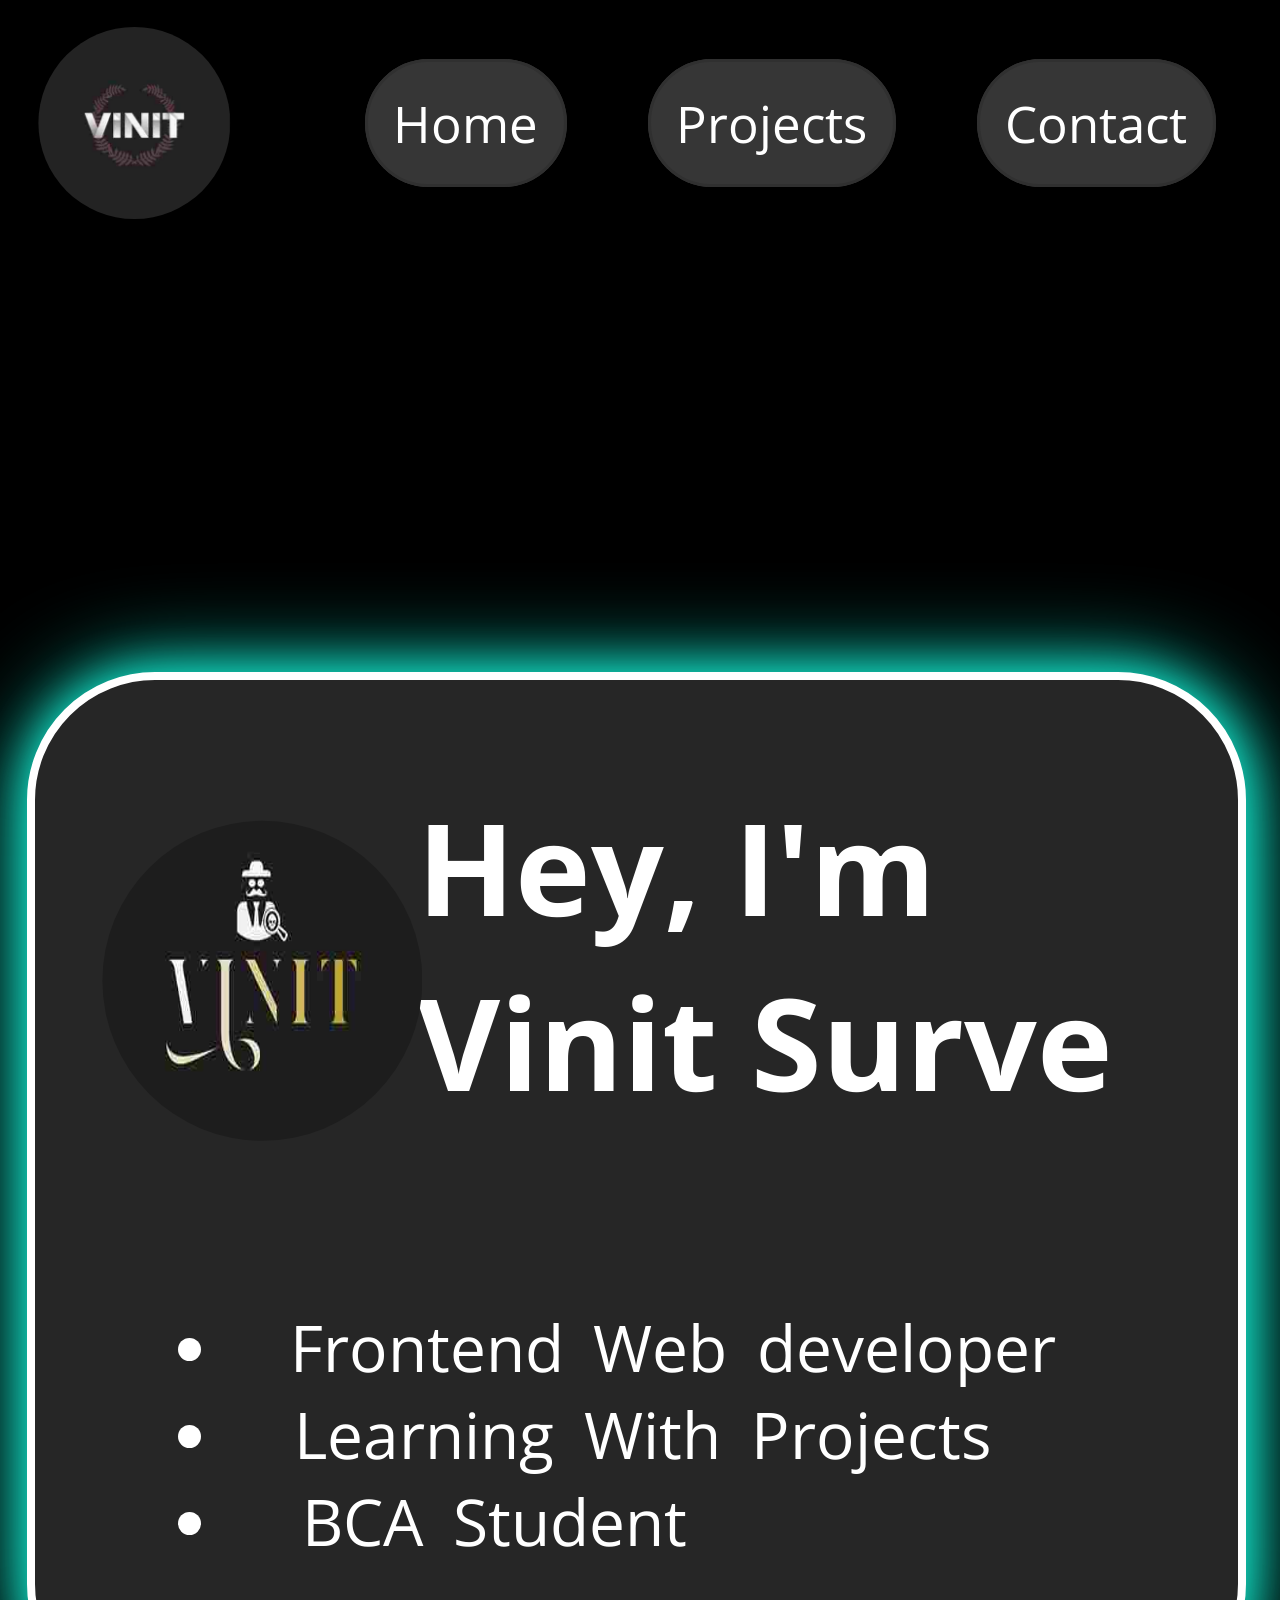
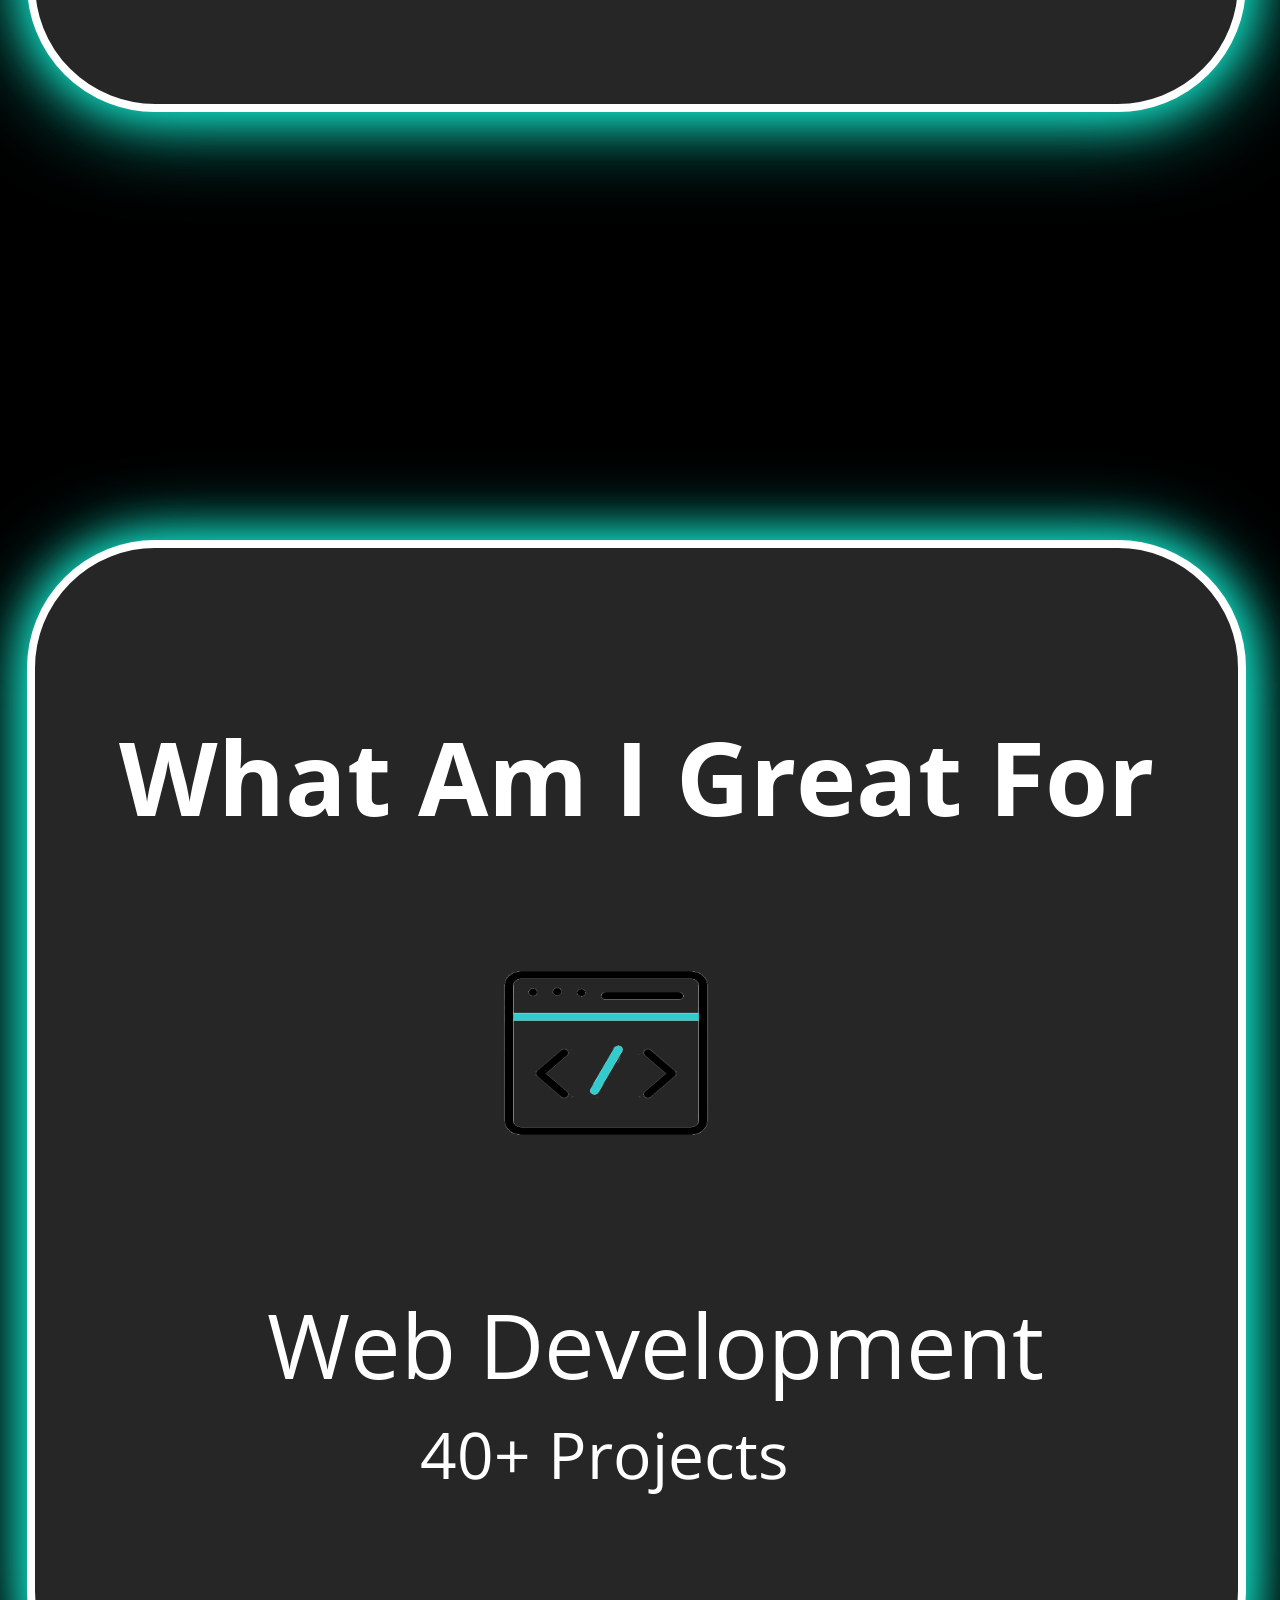
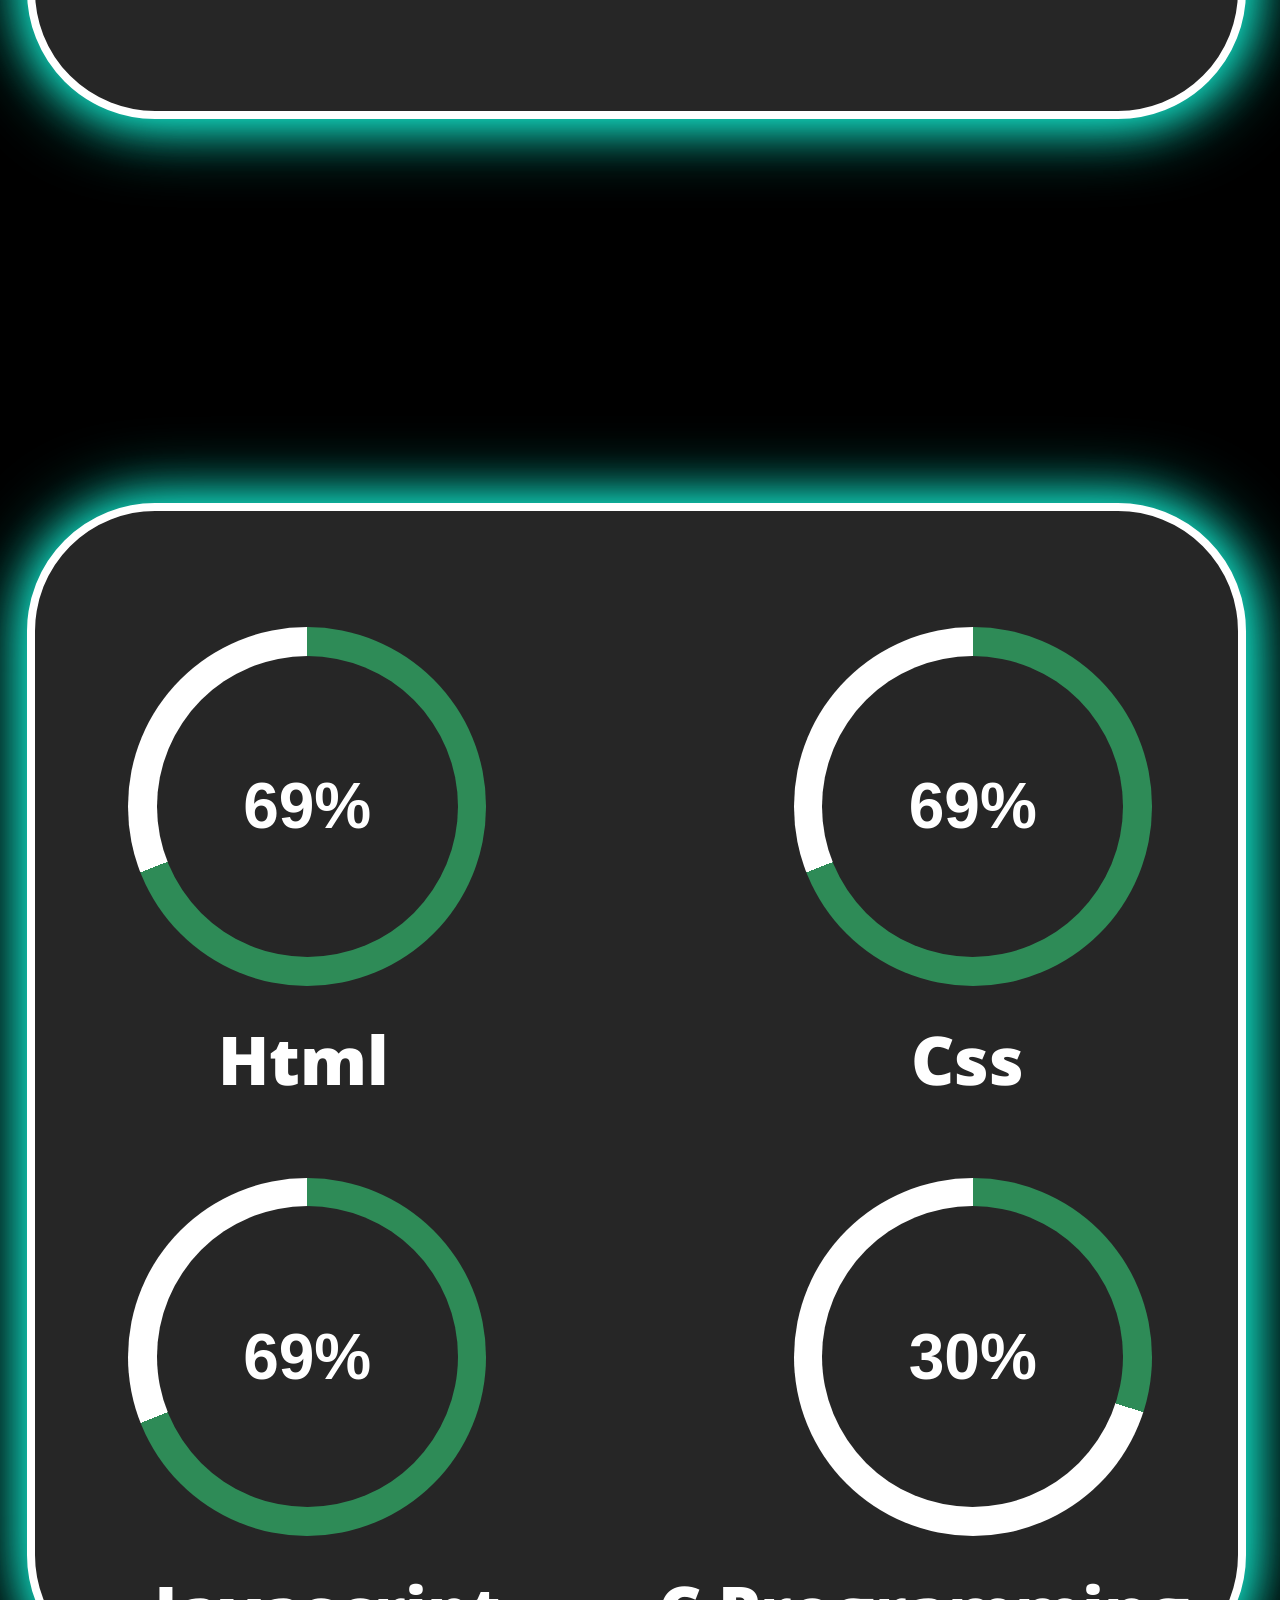
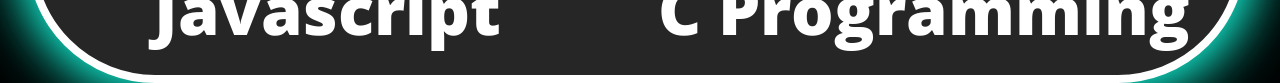
==== index.html @ fb240869 "Add files via upload" ====
<!DOCTYPE html>
<html lang="en">
<head>
    <meta name="title" content="Portfolio website of Vinit Surve, a Frontend Web Developer ">
<meta name="description" content="Vinit Surve is an experienced Frontend Web Developer with a stunning portfolio. Browse his website to see projects he has created and to get in touch for your next project!">
<meta name="keywords" content="Vinit Surve, Frontend Web Developer,Projects, Skills">
<meta name="robots" content="index, follow">
<meta name="language" content="English">
<meta name="author" content="Vinit Surve ">
<meta http-equiv="Content-Type" content="text/html;charset=UTF-8">
<meta name="viewport" content="width=device-width, initial-scale=1.0">
    <title>Portfolio Of Frontend Web Developer| Vinit Surve</title>
    <link rel="icon" href="title.png" type="image/x-icon">
    <link rel="preload" as="font">
    <link rel="preconnect" href="https://fonts.googleapis.com">
<link rel="preconnect" href="https://fonts.gstatic.com" crossorigin>
<link href="https://fonts.googleapis.com/css2?family=Open+Sans:wght@500&display=swap" rel="stylesheet">
    <link rel="stylesheet" href="index.css" type="text/css" />
  <link rel="stylesheet" href="https://cdn.jsdelivr.net/npm/swiper@10/swiper-bundle.min.css"/>
  
       <link rel="stylesheet" href="indexnd.css">
</head>
<body bgcolor="black">
    
    <div class="container">
        <div class="navbar"> 
        <img src="logo2.jpg" alt="logo" class="img1" width="15%" height="10%" align="left">
        
        <nav>
            <ul class="page">
                <li><a href="./" class="active">Home</a></li>
                <li><a href="./project.html" class="active">Projects</a></li>
                <li><a href="./contact.html"class="active">Contact</a></li>
            </ul>
        </nav>
        </div>
        
        <br><br><br><br>
        
       
        
        
        
        
        <div class="about">
            
            <img src="logo.jpg" alt="logo" width="30%" height="30%" align="left" class="img2">
            
            <p align="right" class="para"><h1>Hey, I'm <br> Vinit Surve</h1><ul align="center">
                <li> &nbsp; Frontend Web developer</li>
              <li>Learning With Projects</li>
             <!-- <li>&nbsp;&nbsp;Founder of Moneylyst</a> &nbsp;&nbsp;</li> -->
              <li>BCA Student &nbsp;&nbsp;&nbsp;&nbsp;&nbsp;&nbsp;&nbsp;&nbsp;&nbsp;</li>
            </ul>
             </p>
            
        </div> <br><br>
        
        <div class="great">
            
            
            
            <div class="card">
                
                <h2>What Am I Great For</h2>
                
                
                    
                    <!-- Slider main container -->
<div class="swiper">
  <!-- Additional required wrapper -->
  <div class="swiper-wrapper">
    <!-- Slides -->
    <div class="swiper-slide">
        <div class="card1">
            <img src="webdevelop.gif" alt="webdevelop" width="25%" height="20%">
            <p class="para1">Web Development </p>
            <p class="para2">40+ Projects </p>
        </div>
        
        
        </div>
        
    <div class="swiper-slide">
        
        <div class="card2">
            <img src="website.gif"" alt="website" width="25%" height="20%"  style="position: absolute;
    top: 33vw ;
    left: 29vw;">
            <p class="para3" style="font-size: 7vw;
    color: white ;
    position: absolute;
    top: 50vw;
    text-align: center;
    left: 16vw;">Websites Build </p>
            <p class="para4" style="font-size: 5vw;
    color: white ;
    position: absolute;
    top: 63vw;
    text-align: center;
    left: 28vw;">2+ Projects </p>
        </div>
        
        </div>
        
    <div class="swiper-slide">
        
        <div class="card3">
            <img src="html,css.png" alt="html,css" width="25%" height="20%" style="position: absolute;
    top: 33vw ;
    left: 30vw; ">
            <p class="para5" style="font-size: 7vw;
    color: white ;
    position: absolute;
    top: 50vw;
    text-align: center;
    left: 12vw; ">Html, CSS Projects</p>
            <p class="para6" style="font-size: 5vw;
    color: white ;
    position: absolute;
    top: 63vw;
    text-align: center;
    left: 28vw; ">25+ Projects </p>
        </div>
    
    
    </div>
    
    <div class="swiper-slide"> 
        
        <div class="card4" >
            <img src="js.png" alt="Javascript" width="25%" height="20%" style="position: absolute;
    top: 33vw ;
    left: 30vw;">
            <p class="para7" style="font-size: 7vw;
    color: white ;
    position: absolute;
    top: 50vw;
    text-align: center;
    left: 12vw;">Javascript Projects</p>
            <p class="para8" style="font-size: 5vw;
    color: white ;
    position: absolute;
    top: 63vw;
    text-align: center;
    left: 28vw;">20+ Projects </p>
        </div> 
        
    </div>
   
  </div>
  
  
  <!-- If we need pagination 
  <div class="swiper-pagination" style="color:  solid white;"></div>

  If we need navigation buttons 
  <div class="swiper-button-prev"></div>
  <div class="swiper-button-next"></div> -->


</div>
                    
                    
                    
            </div>   
           
           
           
            
           
            <div class="card">
                
                
                 <p class="para20">Html</p>
          <p class="para21">Css</p>
          <p class="para22">Javascript </p>
          <p class="para23">C Programming</p>
          
          
          <!-- 1st -->
          
       <div class="circular-progress2">
        <div class="value-container2">0%</div>
      </div>
    </div>
          
          <!-- 2nd -->
            <div class="circular-progress3">
        <div class="value-container3">0%</div>
      </div>
    </div>
    
    <!-- 3rd -->
          
           <div class="circular-progress4">
        <div class="value-container4">0%</div>
      </div>
    </div>
          
          <!-- 4th -->
          
          <div class="circular-progress5">
        <div class="value-container5">0%</div>
      </div>
    </div>
          
          
          
          
          
      </div>
            
            
        
        
    </div>
    
    <script>
        const spans = document.querySelectorAll('.progress-bar2 span');

spans.forEach((span) => {
    span.style.width = span.dataset.width;
    span.innerHTML = span.dataset.width;
});

    </script>
    
    
  <script src="https://cdn.jsdelivr.net/npm/swiper@10/swiper-bundle.min.js"></script>
  <script>
      
      const swiper = new Swiper('.swiper', {
  autoplay: {
      delay: 3000,
      disableOnInteraction: false, 
      },
  loop: true,

  
  pagination: {
    el: '.swiper-pagination',
    clickable: true, 
  },

  
  navigation: {
    nextEl: '.swiper-button-next',
    prevEl: '.swiper-button-prev',
  },

  
});
      
  </script>
  
   <script>
          
          let progressBar2 = document.querySelector(".circular-progress2");
let valueContainer2 = document.querySelector(".value-container2");

let progressValue2 = 0;
let progressEndValue2 = 95;
let speed2 = 25;

let progress2 = setInterval(() => {
  progressValue2++;
  valueContainer2.textContent = `${progressValue2}%`;
  progressBar2.style.background = `conic-gradient(
      #2E8B57 ${progressValue2 * 3.6}deg,
      #ffffffff ${progressValue2 * 3.6}deg
  )`;
  if (progressValue2 == progressEndValue2) {
    clearInterval(progress2);
  }
}, speed2);
    </script> 
    
    <script>
        let progressBar3 = document.querySelector(".circular-progress3");
let valueContainer3 = document.querySelector(".value-container3");

let progressValue3 = 0;
let progressEndValue3 = 90;
let speed3 = 25;

let progress3 = setInterval(() => {
  progressValue3++;
  valueContainer3.textContent = `${progressValue3}%`;
  progressBar3.style.background = `conic-gradient(
      #2E8B57 ${progressValue3 * 3.6}deg,
      #ffffffff ${progressValue3 * 3.6}deg
  )`;
  if (progressValue3 == progressEndValue3) {
    clearInterval(progress3);
  }
}, speed3);
    </script>
    
    <script>
        let progressBar4 = document.querySelector(".circular-progress4");
let valueContainer4 = document.querySelector(".value-container4");

let progressValue4 = 0;
let progressEndValue4 = 70;
let speed4 = 25;

let progress4 = setInterval(() => {
  progressValue4++;
  valueContainer4.textContent = `${progressValue4}%`;
  progressBar4.style.background = `conic-gradient(
      #2E8B57 ${progressValue4 * 3.6}deg,
      #ffffffff ${progressValue4 * 3.6}deg
  )`;
  if (progressValue4 == progressEndValue4) {
    clearInterval(progress4);
  }
}, speed4);
    </script>
    
     <script>
        let progressBar5 = document.querySelector(".circular-progress5");
let valueContainer5 = document.querySelector(".value-container5");

let progressValue5 = 0;
let progressEndValue5 = 30;
let speed5 = 25;

let progress5 = setInterval(() => {
  progressValue5++;
  valueContainer5.textContent = `${progressValue5}%`;
  progressBar5.style.background = `conic-gradient(
      #2E8B57 ${progressValue5 * 3.6}deg,
      #ffffffff ${progressValue5 * 3.6}deg
  )`;
  if (progressValue5 == progressEndValue5) {
    clearInterval(progress5);
  }
}, speed5);
    </script>
      
  
  
  
</body>
</html>
---- index.css ----
*{
    font-family: 'Open Sans', sans-serif; 
    font-display: swap;
    color: white;
}

.img1{
    clip-path: circle();
    position:fixed ;
    left: 3vw;
    z-index: 2;
    height: 20vw;
    
}
.container{
    background-color: #1c226;
    background-position: center;
    background-size: contain;
    width: 100%;
    height: 100vh;
    padding-right: 2vw;
    box-sizing: border-box;
    padding-top: 5vw;
    padding-left: 1.5vw;
    
 
}
.navbar{
    position: fixed;
    top: 5; 
    right: 5vw; 
    display:flex;
    justify-content:center;
    align-items:center;  
    z-index: 2;
       
}
nav{
    flex: 1;
    text-align: right;
}
nav ul li{
    list-style: none;
    display: inline-block;
    margin-left: 6vw;
    font-size: 4vw;
    
}    
.page li a{
    text-decoration: none ;
    color: white;
    background-color: #363636;
    border: 0.063em solid #303030;
    width: 100%;
    height: 100%;
    padding-left: 2vw;
    padding-right: 2vw;
    padding-bottom: 2vw;
    padding-top: 2vw;
    border-radius: 100vw;
    
}

.page a:hover {
    border: .7vw solid white;
    color: white;
    box-shadow: 0.063em 0.063em 2.52em  #14EACFFF,
			0.063em 0.063em 5.04em #14EACFFF;
	// animation: anime 1s linear infinite;
	// margin-top: 20vw;
}

*{

-webkit-tap-highlight-color: rgba(255, 255, 255,

0) !important;

-webkit-focus-ring-color: rgba(255, 255, 255, 0)! important;

outline: none !important;

}

.im{
    width: 80vw;
    height: 50vw;
    display: grid;
    place-items: center;
}
.too{
    color: orange;
}

.me{
    font-size: 7.5vw;
    text-align: left;
    margin-top: 2vw;
    position: absolute;
    left: 5vw;
    
}



.about{
	display: flex;
	justify-content: space-around;
	align-items: center;
	flex-direction: column;
	height: 80vw;
	min-width: 80vw;
	margin: 0;
	color: white;
	font-size: 1.134em;
	background-color: #262626FF;
	font-family: sans-serif;
	border:.7vw solid white;
	border-radius: 10vw;
	/*padding: 5px;
	text-align: center;
	cursor: pointer;*/
	box-shadow: 0.063em 0.063em 2.52em  #14EACFFF,
			0.063em 0.063em 5.04em #14EACFFF;
	animation: anime 1s linear infinite;
	margin-top: 40vw;
	
	
} /*
div:nth-child(1){
	animation-delay: 0.2s;
}
div:nth-child(2){
	animation-delay: 0.4s;
}
@keyframes anime{
	0%{
		filter: hue-rotate(0deg);
	}
	100%{
		filter: hue-rotate(360deg);
	}
}*/

.img2
{
    position: absolute;
    right: 67vw;
    clip-path: circle();
    margin-top: -33vw;
    width: 25vw;
    height: 70vw;
    z-index: 1;
}

.para{
    text-align: right;
    position: absolute ;
    left: 120vw;
    padding-left: 50vw;
    
    
}
h1{
    align-items: right;
    padding-left: 20vw;
    font-size: 10vw;
}

.about ul {
    word-spacing: 1vw;
    padding-left: 1vw;
    Place-items:center ;
    text-align: center;
    align-items: center ;
    align-content: center;
    align-self: center;
    font-size: 5vw;
}

.haha{
    color: white;
}

.card{
	display: flex;
	justify-content: space-around;
	align-items: center;
	flex-direction: column;
	height: 90vw;
	min-width: 80vw;
	margin: 0;
	color: white;
	font-size: 1.134em;
	background-color: #262626FF;
	font-family: sans-serif;
	border:.7vw solid white;
	border-radius: 10vw;
	padding: 0.315em;
	text-align: center;
	cursor: pointer;
	box-shadow: 0.063em 0.063em 2.52em  #14EACFFF,
			0.063em 0.063em 5.04em #14EACFFF;
	animation: anime 1s linear infinite;
	margin-top: 30vw;
} /*
div:nth-child(1){
	animation-delay: 0.2s;
}
div:nth-child(2){
	animation-delay: 0.4s;
}
@keyframes anime{
	0%{
		filter: hue-rotate(0deg);
	}
	100%{
		filter: hue-rotate(360deg);
	}
} */
h2{
    color: white;
    font-size: 8vw;
    position: absolute;
    margin-top: -48.5vw;
}

.swiper{
    width: 90%;
    height: 120%;
}
.img3
{
    width: 50%;
    height: 60%;
}

.card1 img{
    position: absolute;
    top: 30vw ;
    left: 29vw;
    // right: 2vw;
   // bottom: 2vw;
    background-size: contain ;
    border-radius: 5vw;
}

.para1{
    font-size: 7vw;
    color: white ;
    position: absolute;
    top: 50vw;
    text-align: center;
    left: 13vw;
}

.para2{
    font-size: 5vw;
    color: white ;
    position: absolute;
    top: 62vw;
    text-align: center;
    left: 25vw;
}
.swiper .swiper-button-prev{
    margin-left: -3vw;
    color: white;
    min-width: 5vw;
    min-height: 15vw;
    
}

.swiper .swiper-button-next{
    margin-right: -3vw;
    color: white;
}

.swiper .swiper-pagination-bullet-active{
   background-color: white;
   width: 2vw;
   height: 2vw;
   border-radius: 350vw;
} 

.card2 img{
    position: absolute;
    top: 33vw ;
    left: -20vw;
    align-content: center;
    background-size: contain;

.para3{
    font-size: 7vw;
    color: white ;
    position: absolute;
    top: 50vw;
    text-align: center;
    left: 13vw;
}

.para4{
    font-size: 5vw;
    color: white ;
    position: absolute;
    top: 63vw;
    text-align: center;
    left: 25vw;
}

.card3 img{
    position: absolute;
    top: 33vw ;
    left: 30vw;
}

.para5{
    font-size: 7vw;
    color: white ;
    position: absolute;
    top: 50vw;
    text-align: center;
    left: 12vw;
}

.para6{
    font-size: 5vw;
    color: white ;
    position: absolute;
    top: 63vw;
    text-align: center;
    left: 28vw;
}

.card4 img{
    position: absolute;
    top: 33vw ;
    left: 30vw;
}

.para7{
    font-size: 7vw;
    color: white ;
    position: absolute;
    top: 50vw;
    text-align: center;
    left: 12vw;
}

.para8{
    font-size: 5vw;
    color: white ;
    position: absolute;
    top: 63vw;
    text-align: center;
    left: 28vw;
}

@media only screen and (min-width:430px) and (max-width:700px){
   .swiper .swiper-button-prev{
    margin-left: -2vw;
}

.swiper .swiper-button-next{
    margin-right: -2vw;
}
}
@media only screen and (min-width:750px) and (max-width:1000px){
  .swiper .swiper-button-prev{
    margin-left: 1vw;
}

.swiper .swiper-button-next{
    margin-right: 1vw;
}
}

@media only screen and (min-width:1000px) and (max-width:1450px){
   .swiper .swiper-button-prev{
    margin-left: 5vw;
    width: 50vw;
    height: 50vw;
}

.swiper .swiper-button-next{
    margin-right: 5vw;
}
} 

.img10{
    position: fixed;
    right: 70vw;
    align-content: center;
    place-items: center; 
    justify-content: center;
}
.container2 {
    height: 100vh;
    display: flex;
    align-items: center;
    justify-content: center;
    flex-direction: column;
    background-color: #f1f1f1;
}

.container2 .progress-container2 {
    margin-bottom: 25px;
}

.container2 .progress-container2 h4 {
    margin: 0 0 15px 15px;
    letter-spacing: .5px;
}

.container2 .progress-container2 .progress-bar2 {
    position: relative;
    width: 300px;
    height: 30px;
    border-radius: 30px;
    background-color: white;
    box-shadow: 3px 4px 5px 0px rgba(204 185 185 / .75);
}

.container2 .progress-container2 .progress-bar2 span {
    position: absolute;
    top: 0;
    left: 0;
    width: 0%;
    height: 100%;
    color: white;
    font-weight: 800;
    font-size: 18px;
    line-height: 1.7;
    text-align: center;
    border-radius: 30px;
    background: linear-gradient(90deg, rgba(76, 175, 80, 1) 50%, rgba(50, 222, 132, 1) 100%);
    transition: width 3s linear;
}
---- indexnd.css ----
.card{
	display: flex;
	justify-content: space-around;
	align-items: center;
	flex-direction: column;
	height: 90vw;
	min-width: 80vw;
	margin: 0;
	color: white;
	font-size: 1.134em;
	background-color: #262626FF;
	font-family: sans-serif;
	border:.7vw solid white;
	border-radius: 10vw;
	padding: 0.315em;
	text-align: center;
	cursor: pointer;
	box-shadow: 0.063em 0.063em 2.52em  #14EACFFF,
			0.063em 0.063em 4.04em #14EACFFF;
	animation: anime 1s linear infinite;
	margin-top: 30vw;
}

/* 1 */

.circular-progress2 {
  position: absolute;
  top: 330vw;
  left: 10vw;
  height: 28vw;
  width: 28vw;
  border-radius: 50%;
  display: grid;
  place-items: center;
  margin-top: 3vw;
  margin-bottom: 3vw;
}
.circular-progress2:before {
  content: "";
  position: absolute;
  height: 84%;
  width: 84%;
  background-color: #262626FF ;
  border-radius: 50%;
}
.value-container2 {
  position: relative;
  font-family: "Poppins", sans-serif;
  font-size: 5vw;
  color: white ;
  font-weight: 900;
}

.para20
{
    font-size: 5.2vw;
    position: absolute;
    left: 17vw;
    top: 358.5vw;
    font-weight: 800;
}

/* 2nd */
.circular-progress3 {
  position: absolute;
  top: 330vw;
  right: 10vw;
  height: 28vw;
  width: 28vw;
  border-radius: 50%;
  display: grid;
  place-items: center;
  margin-top: 3vw;
  margin-bottom: 3vw;
}
.circular-progress3:before {
  content: "";
  position: absolute;
  height: 84%;
  width: 84%;
  background-color: #262626FF;
  border-radius: 50%;
}
.value-container3 {
  position: relative;
  font-family: "Poppins", sans-serif;
  font-size: 5vw;
  color: white ;
  font-weight: 900;
}
.para21{
    font-size: 5.2vw;
    position: absolute;
    top: 358.5vw;
    right: 20vw;
    font-weight: 800;
}

/* 3rd */

.circular-progress4 {
  position: absolute;
  top: 373vw;
  left: 10vw;
  height: 28vw;
  width: 28vw;
  border-radius: 50%;
  display: grid;
  place-items: center;
  margin-top: 3vw;
  margin-bottom: 3vw;
}
.circular-progress4:before {
  content: "";
  position: absolute;
  height: 84%;
  width: 84%;
  background-color: #262626FF;
  border-radius: 50%;
}
.value-container4 {
  position: relative;
  font-family: "Poppins", sans-serif;
  font-size: 5vw;
  color: white ;
  font-weight: 900;
}

.para22
{
    font-size: 5.2vw;
    position: absolute;
    left: 12vw;
    top: 401.5vw;
    font-weight: 800;
}

/* 4th */
.circular-progress5 {
  position: absolute;
  top: 373vw;
  right: 10vw;
  height: 28vw;
  width: 28vw;
  border-radius: 50%;
  display: grid;
  place-items: center;
  margin-top: 3vw;
  margin-bottom: 3vw;
}
.circular-progress5:before {
  content: "";
  position: absolute;
  height: 84%;
  width: 84%;
  background-color: #262626FF;
  border-radius: 50%;
}
.value-container5 {
  position: relative;
  font-family: "Poppins", sans-serif;
  font-size: 5vw;
  color: white ;
  font-weight: 900;
}
.para23{
    font-size: 5.2vw;
    position: absolute;
    top: 401.5vw;
    right: 7vw;
    font-weight: 800;
}

@media only screen and (min-width:350px) and (max-width:420px){
    .circular-progress2{
        top: 323vw;
    }
    .para20{
        top: 352vw;
    }
    .circular-progress3{
        top: 323vw;
    }
    .para21{
        top: 352vw;
    }
    .circular-progress4{
        top: 366vw;
    }
    .para22{
        top: 395vw;
    }
    .circular-progress5{
        top: 366vw;
    }
    .para23{
        top: 395vw;
    }
    
    
     
}

@media only screen and (min-width:420px) and (max-width:750px){
    .circular-progress2{
        top: 316vw;
    }
    .para20{
        top: 345vw;
    }
    .circular-progress3{
        top: 316vw;
    }
    .para21{
        top: 345vw;
    }
    .circular-progress4{
        top: 359vw;
    }
    .para22{
        top: 387vw;
    }
    .circular-progress5{
        top: 359vw;
    }
    .para23{
        top: 387vw;
    }
    
    
     
}
@media only screen and (min-width:750px) and (max-width:1000px){
    .circular-progress2{
        top: 303vw;
    }
    .para20{
        top: 331vw;
    }
    .circular-progress3{
        top: 303vw;
    }
    .para21{
        top: 331vw;
    }
    .circular-progress4{
        top: 346vw;
    }
    .para22{
        top: 374vw;
    }
    .circular-progress5{
        top: 346vw;
    }
    .para23{
        top: 374vw;
    }
    
    
     
}

@media only screen and (min-width:1000px) and (max-width:1440px){
    .circular-progress2{
        top: 296vw;
    }
    .para20{
        top: 324vw;
    }
    .circular-progress3{
        top: 296vw;
    }
    .para21{
        top: 324vw;
    }
    .circular-progress4{
        top: 339vw;
    }
    .para22{
        top: 367vw;
    }
    .circular-progress5{
        top: 339vw;
    }
    .para23{
        top: 367vw;
    }
    
    
     
}
@media only screen and (min-width:1440px) and (max-width:2600px){
    .circular-progress2{
        top: 289vw;
    }
    .para20{
        top: 317vw;
    }
    .circular-progress3{
        top: 289vw;
    }
    .para21{
        top: 317vw;
    }
    .circular-progress4{
        top: 332vw;
    }
    .para22{
        top: 360vw;
    }
    .circular-progress5{
        top: 332vw;
    }
    .para23{
        top: 360vw;
    }
    
    
     
}
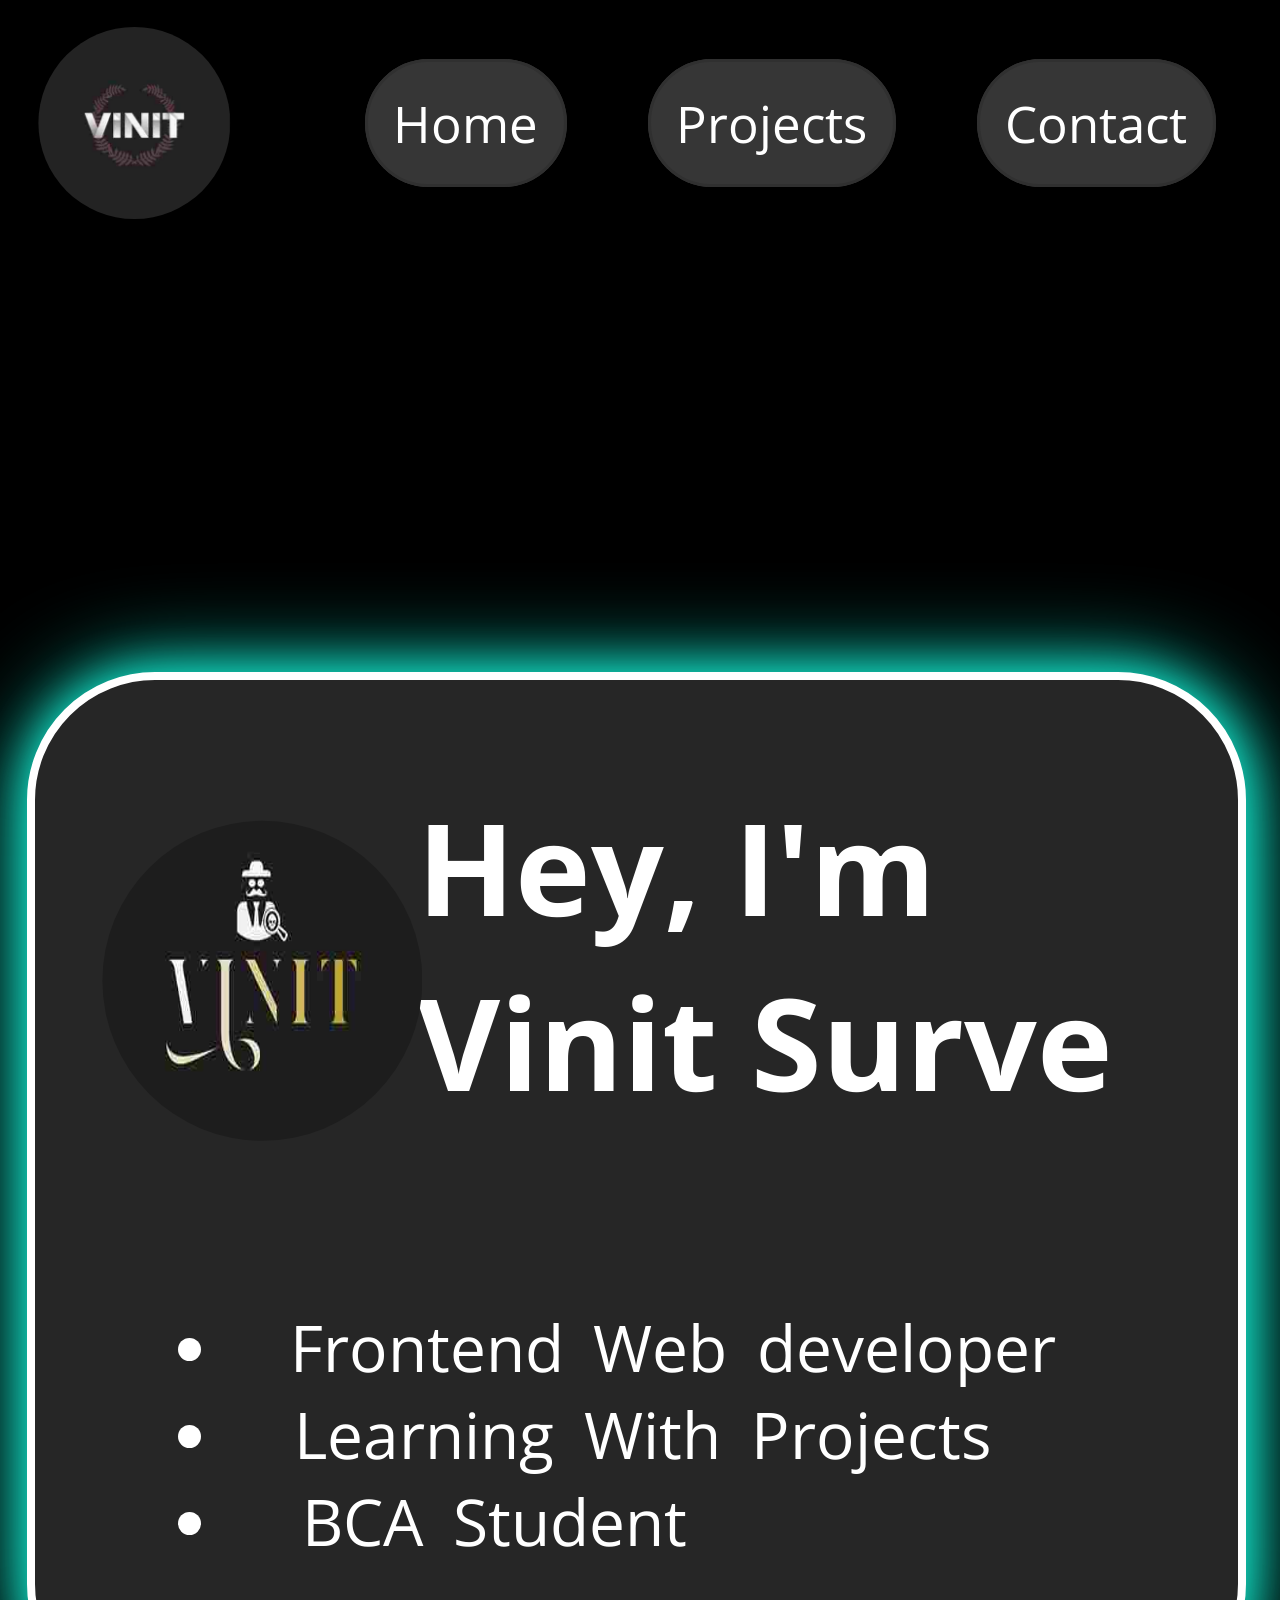
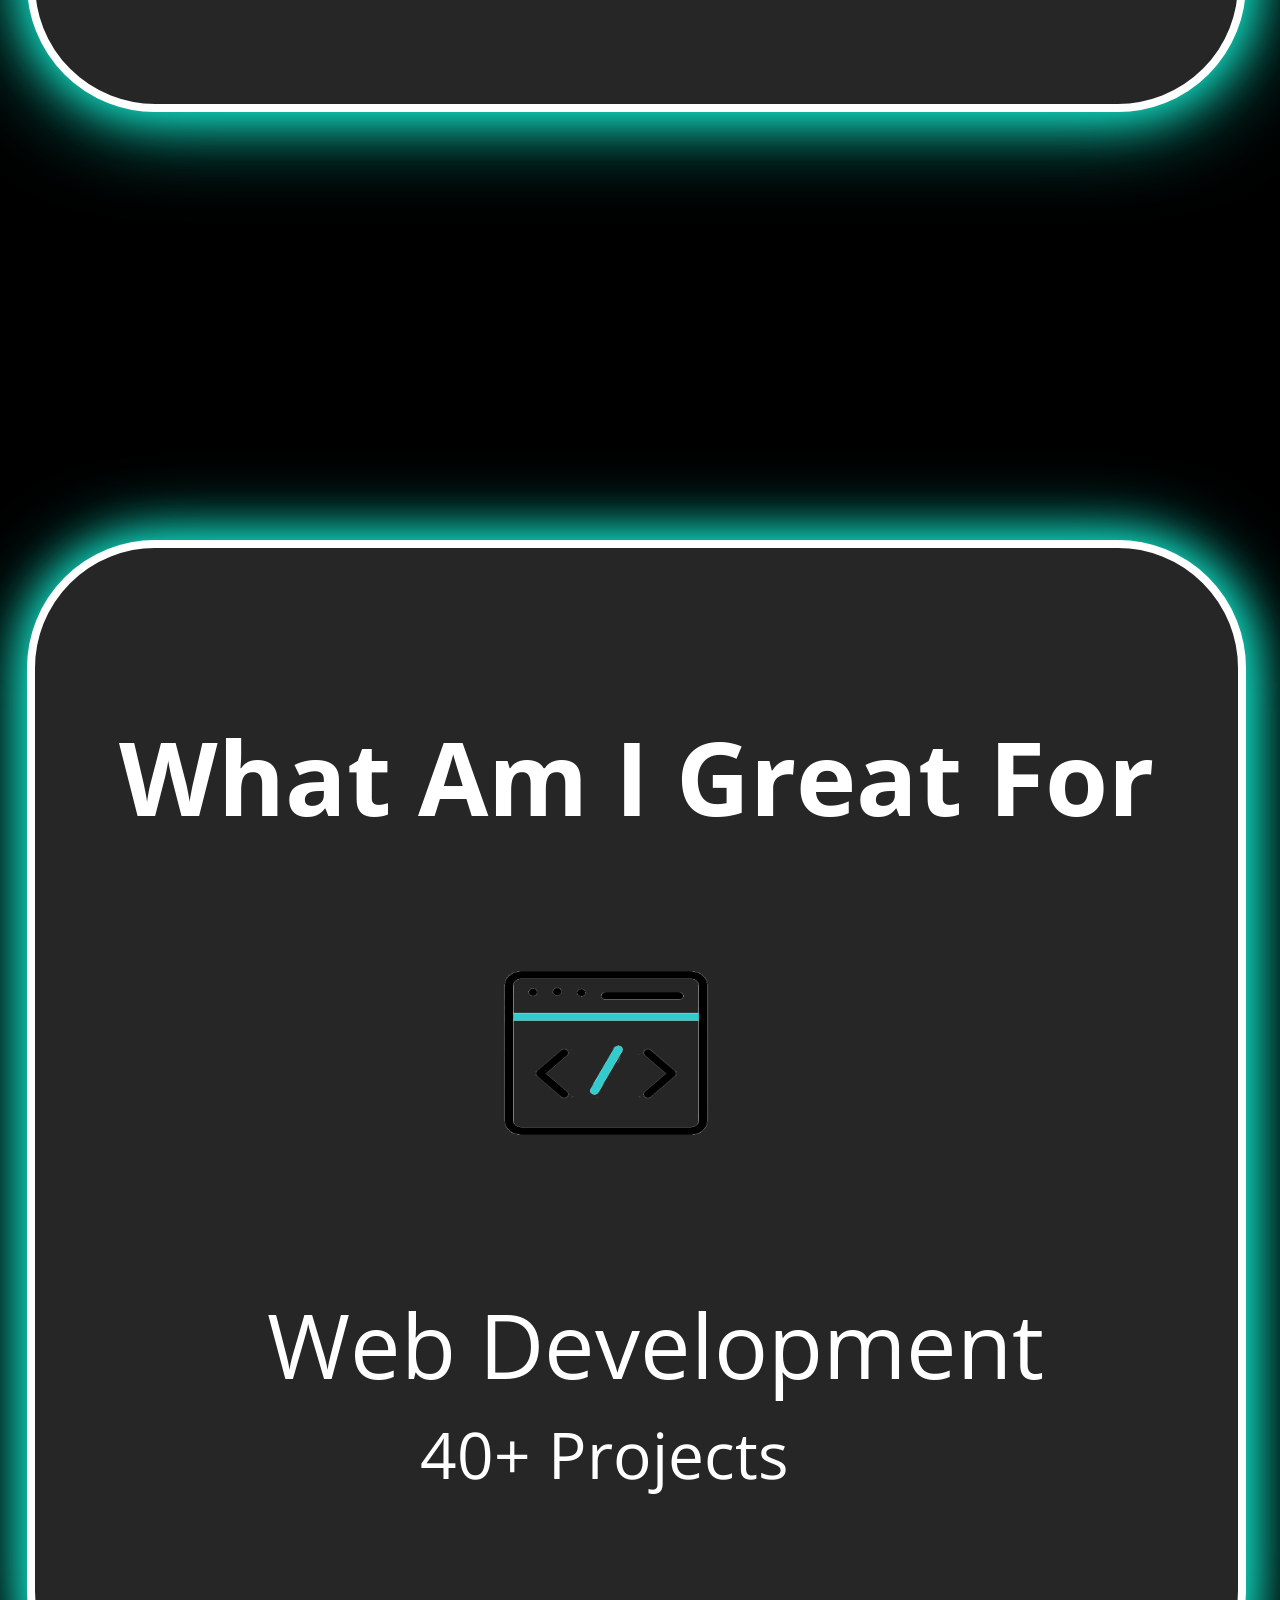
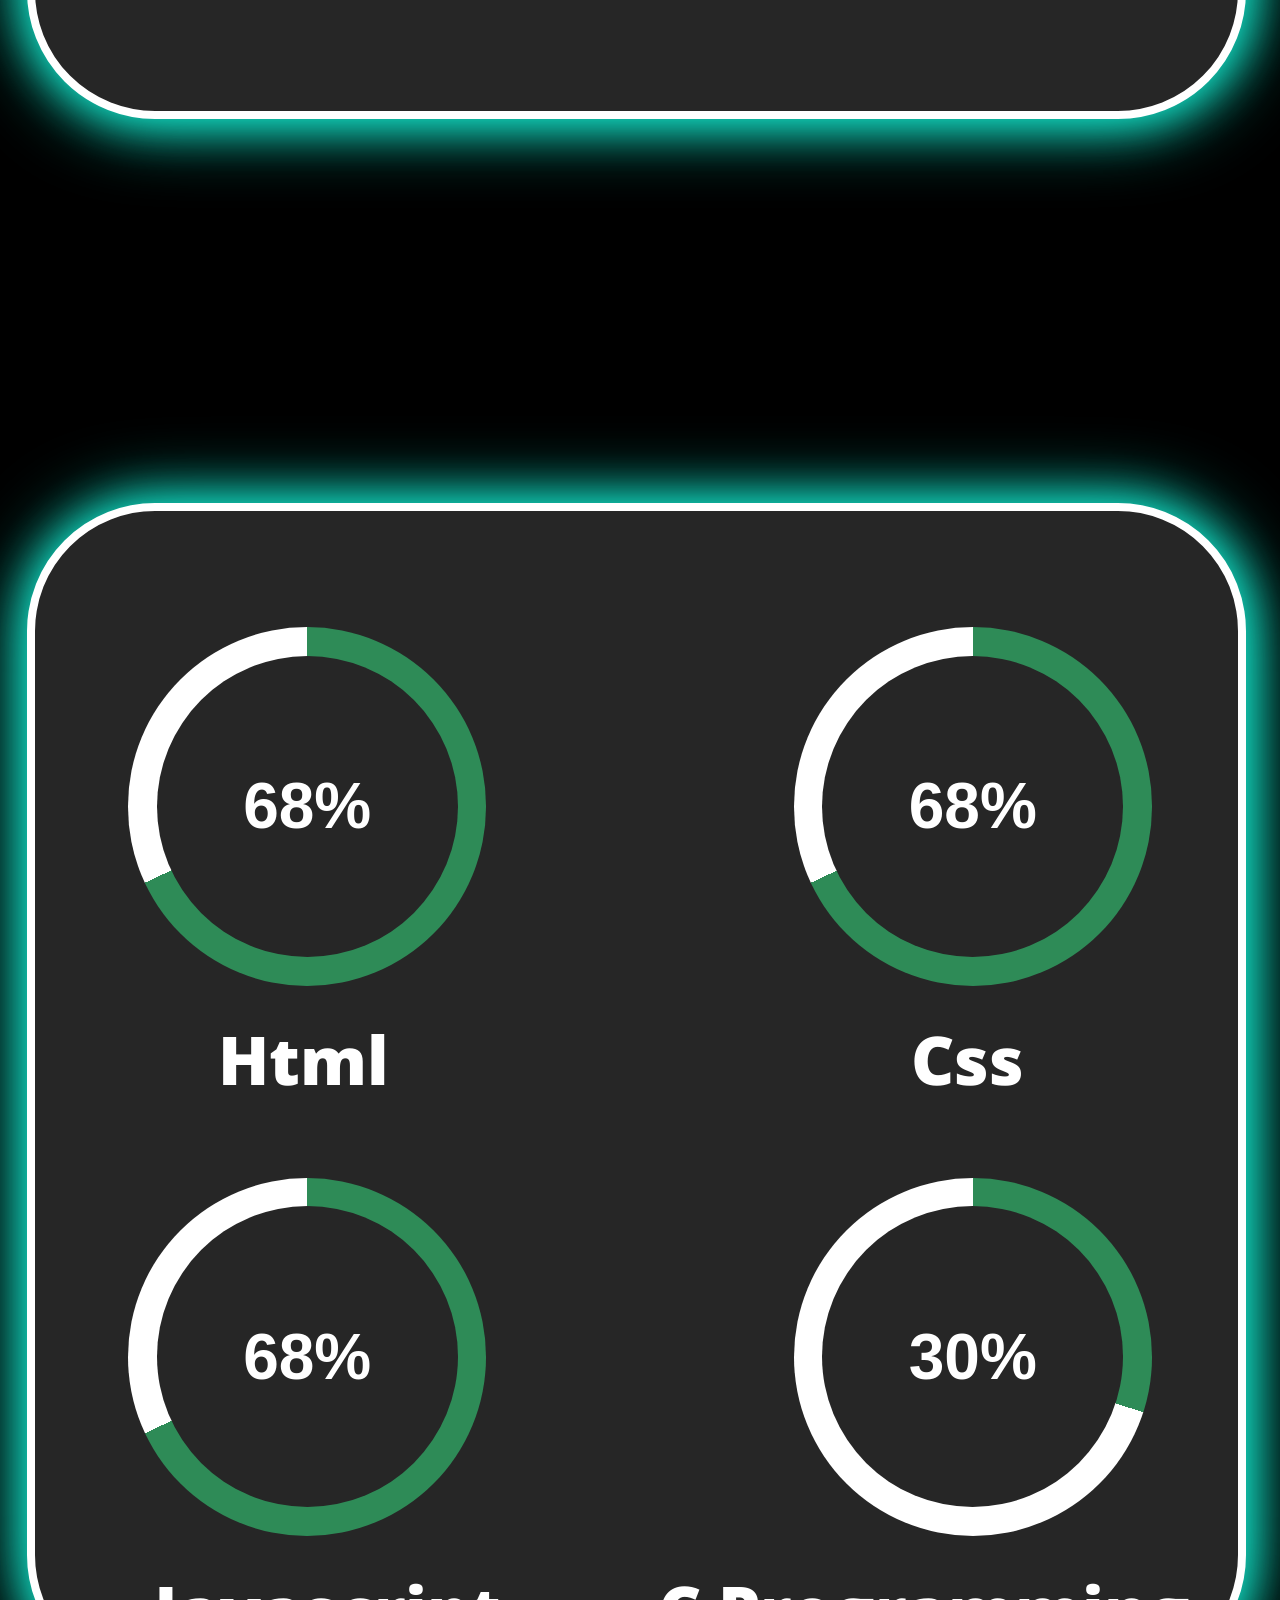
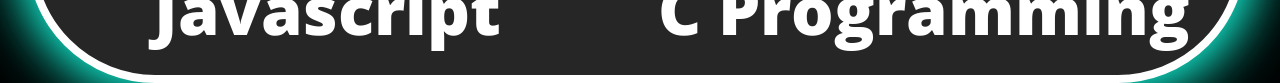
==== commit 9a1f3bd7: "Update index.html" ====
--- a/index.html
+++ b/index.html
@@ -98,7 +98,8 @@
     position: absolute;
     top: 63vw;
     text-align: center;
-    left: 28vw;">2+ Projects </p>
+    left: 28vw;">2
+3+ Projects </p>
         </div>
         
         </div>
--- a/index.css
+++ b/index.css
@@ -187,7 +187,7 @@
 	justify-content: space-around;
 	align-items: center;
 	flex-direction: column;
-	height: 90vw;
+	height: 97vw;
 	min-width: 80vw;
 	margin: 0;
 	color: white;
@@ -203,6 +203,7 @@
 			0.063em 0.063em 5.04em #14EACFFF;
 	animation: anime 1s linear infinite;
 	margin-top: 30vw;
+overflow: hidden ;
 } /*
 div:nth-child(1){
 	animation-delay: 0.2s;
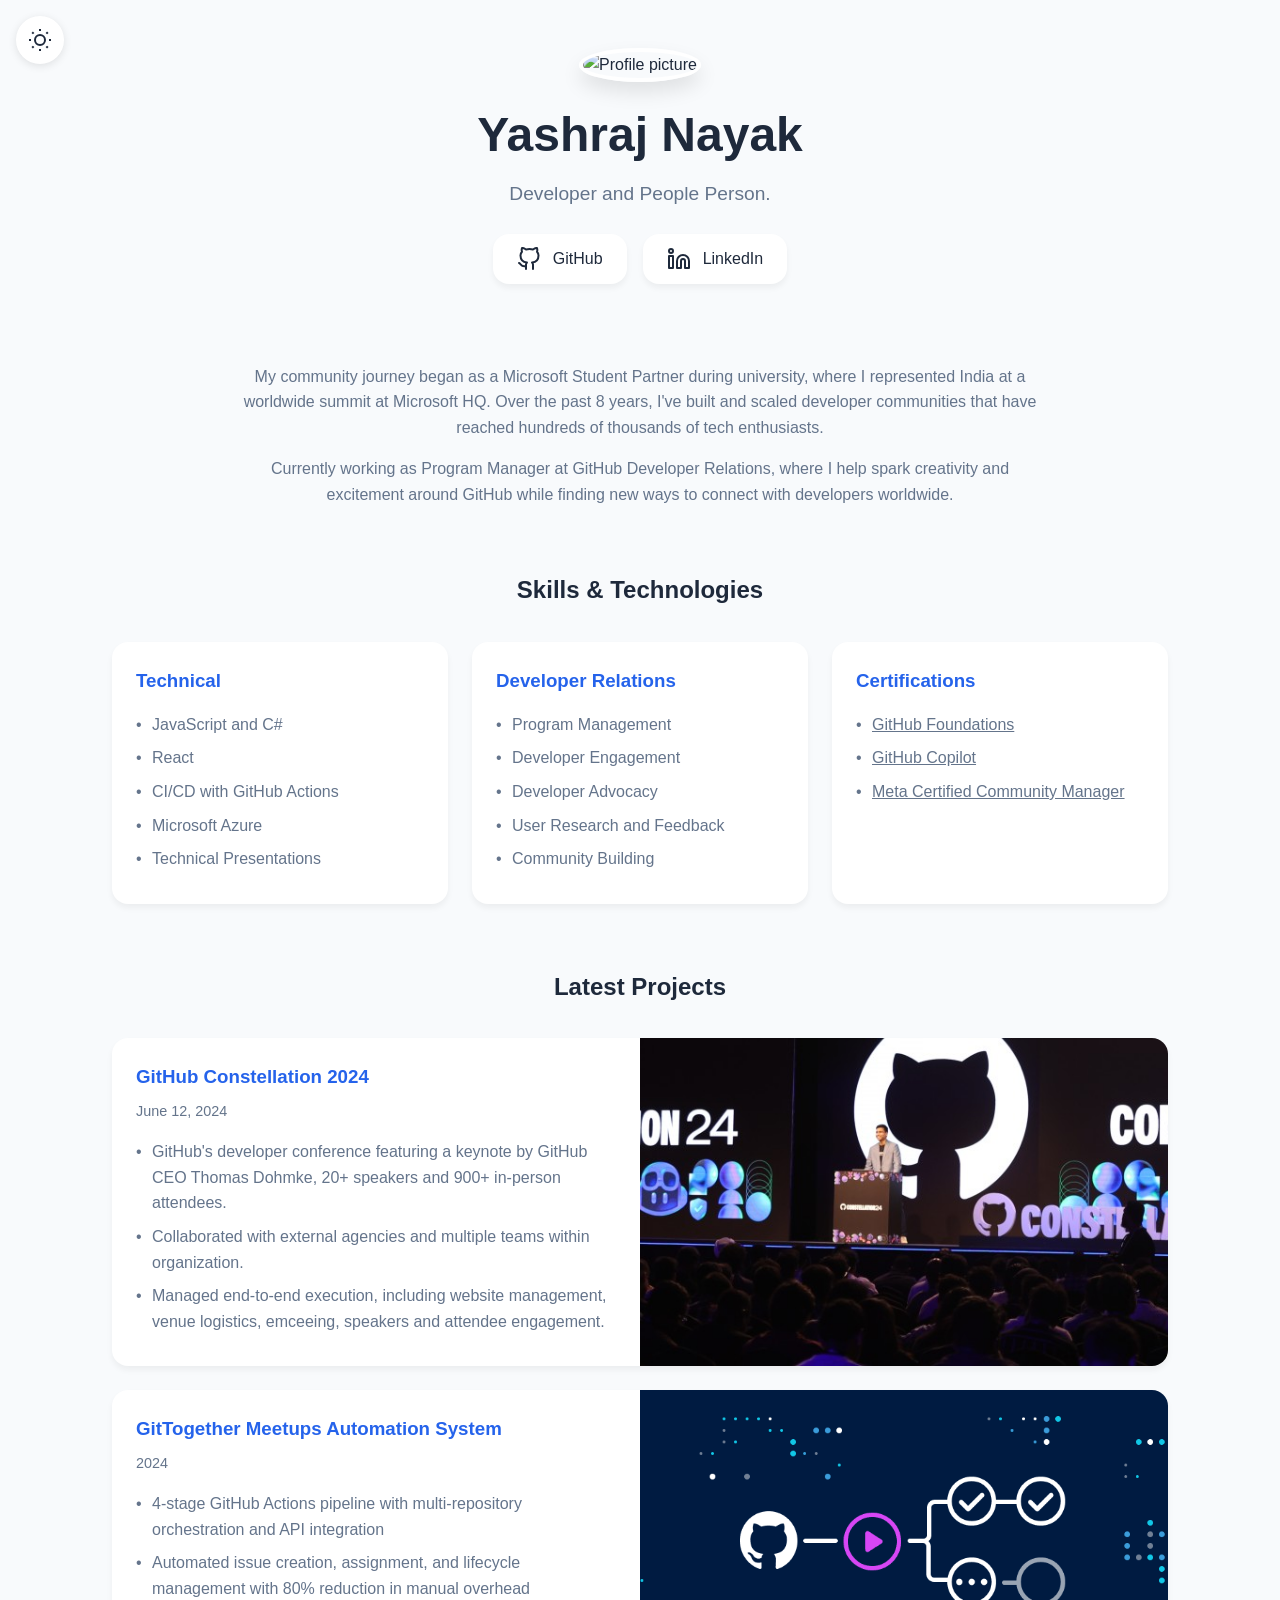
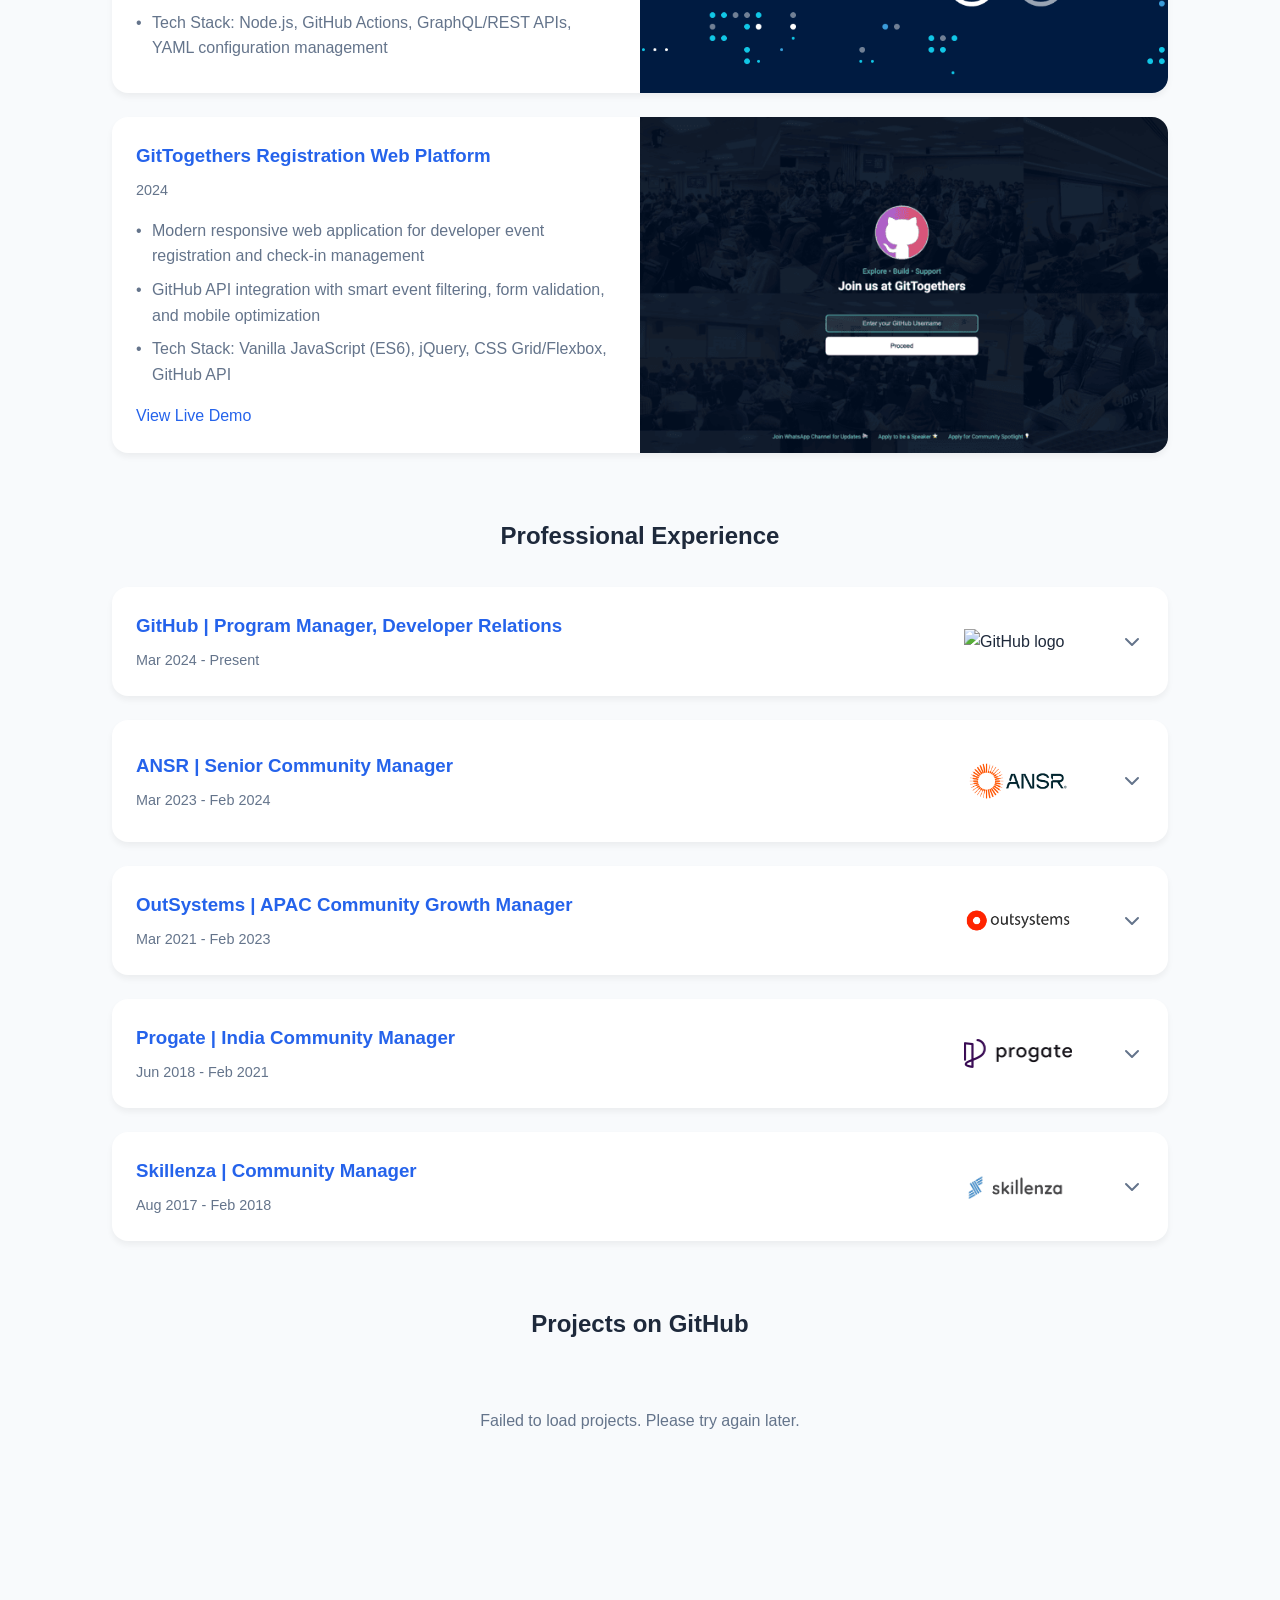
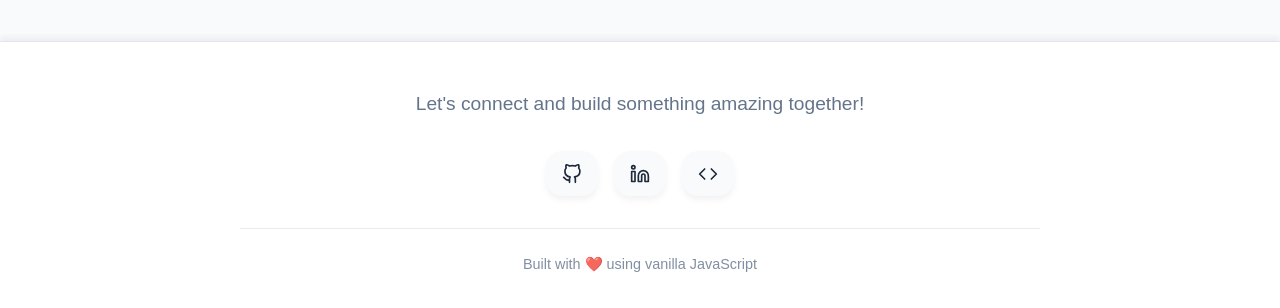
==== commit 85132b20: "Initial commit" ====
--- a/index.html
+++ b/index.html
@@ -1,347 +1,172 @@
 <!DOCTYPE html>
 <html lang="en">
 <head>
-    <meta name="title" content="Portfolio website of Vinit Surve, a Frontend Web Developer ">
-<meta name="description" content="Vinit Surve is an experienced Frontend Web Developer with a stunning portfolio. Browse his website to see projects he has created and to get in touch for your next project!">
-<meta name="keywords" content="Vinit Surve, Frontend Web Developer,Projects, Skills">
-<meta name="robots" content="index, follow">
-<meta name="language" content="English">
-<meta name="author" content="Vinit Surve ">
-<meta http-equiv="Content-Type" content="text/html;charset=UTF-8">
-<meta name="viewport" content="width=device-width, initial-scale=1.0">
-    <title>Portfolio Of Frontend Web Developer| Vinit Surve</title>
-    <link rel="icon" href="title.png" type="image/x-icon">
-    <link rel="preload" as="font">
-    <link rel="preconnect" href="https://fonts.googleapis.com">
-<link rel="preconnect" href="https://fonts.gstatic.com" crossorigin>
-<link href="https://fonts.googleapis.com/css2?family=Open+Sans:wght@500&display=swap" rel="stylesheet">
-    <link rel="stylesheet" href="index.css" type="text/css" />
-  <link rel="stylesheet" href="https://cdn.jsdelivr.net/npm/swiper@10/swiper-bundle.min.css"/>
-  
-       <link rel="stylesheet" href="indexnd.css">
+    <meta charset="UTF-8">
+    <meta name="viewport" content="width=device-width, initial-scale=1.0">
+    <meta name="description" content="">
+    <meta name="keywords" content="">
+    <meta name="author" content="">
+    
+    <!-- Open Graph / Facebook -->
+    <meta property="og:type" content="website">
+    <meta property="og:url" content="">
+    <meta property="og:title" content="">
+    <meta property="og:description" content="">
+    <meta property="og:image" content="">
+
+    <!-- Twitter -->
+    <meta property="twitter:card" content="">
+    <meta property="twitter:url" content="">
+    <meta property="twitter:title" content="">
+    <meta property="twitter:description" content="">
+    <meta property="twitter:image" content="">
+
+    <title></title>
+    <link rel="icon" href="data:image/svg+xml,<svg xmlns='http://www.w3.org/2000/svg' viewBox='0 0 24 24' fill='none' stroke='currentColor' stroke-width='2'><circle cx='12' cy='12' r='10'/><line x1='2' y1='12' x2='22' y2='12'/><path d='M12 2a15.3 15.3 0 0 1 4 10 15.3 15.3 0 0 1-4 10 15.3 15.3 0 0 1 4-10z'/></svg>">
+    <link rel="preload" href="css/main.css" as="style">
+    <link rel="stylesheet" href="css/main.css">
+    <link rel="preconnect" href="https://avatars.githubusercontent.com">
+    
+    <script type="application/ld+json">
+    {
+      "@context": "https://schema.org",
+      "@type": "Person",
+      "name": "",
+      "url": "",
+      "sameAs": [],
+      "jobTitle": "",
+      "worksFor": {
+        "@type": "Organization",
+        "name": ""
+      }
+    }
+    </script>
 </head>
-<body bgcolor="black">
-    
-    <div class="container">
-        <div class="navbar"> 
-        <img src="logo2.jpg" alt="logo" class="img1" width="15%" height="10%" align="left">
+<body>
+    <!-- Loading Screen -->
+    <div id="loading-screen" role="progressbar" aria-label="Loading portfolio">
+        <div class="loading-spinner"></div>
+        <p class="loading-text">git init...</p>
+    </div>
+
+    <!-- Theme switcher -->
+    <button class="theme-switch" aria-label="Toggle dark/light theme">
+        <svg class="sun-icon" xmlns="http://www.w3.org/2000/svg" viewBox="0 0 24 24" fill="none" stroke="currentColor" stroke-width="2" aria-hidden="true">
+            <circle cx="12" cy="12" r="5"/><line x1="12" y1="1" x2="12" y2="3"/>
+            <line x1="12" y1="21" x2="12" y2="23"/><line x1="4.22" y1="4.22" x2="5.64" y2="5.64"/>
+            <line x1="18.36" y1="18.36" x2="19.78" y2="19.78"/><line x1="1" y1="12" x2="3" y2="12"/>
+            <line x1="21" y1="12" x2="23" y2="12"/><line x1="4.22" y1="19.78" x2="5.64" y2="18.36"/>
+            <line x1="18.36" y1="5.64" x2="19.78" y2="4.22"/>
+        </svg>
+        <svg class="moon-icon" xmlns="http://www.w3.org/2000/svg" viewBox="0 0 24 24" fill="none" stroke="currentColor" stroke-width="2" aria-hidden="true">
+            <path d="M21 12.79A9 9 0 1 1 11.21 3 7 7 0 0 0 21 12.79z"/>
+        </svg>
+    </button>
+
+    <div class="container content-hidden" id="main-content">
+        <header>
+            <img src="" alt="Profile picture" class="profile-img" loading="eager">
+            <h1></h1>
+            <p class="tagline"></p>
+            <div class="social-links" role="navigation" aria-label="Social links"></div>
+        </header>
+
+        <section class="about" aria-label="About me"></section>
+
+        <section class="skills" aria-label="Skills">
+            <h2></h2>
+            <div class="skills-grid"></div>
+        </section>
         
-        <nav>
-            <ul class="page">
-                <li><a href="./" class="active">Home</a></li>
-                <li><a href="./project.html" class="active">Projects</a></li>
-                <li><a href="./contact.html"class="active">Contact</a></li>
-            </ul>
-        </nav>
-        </div>
-        
-        <br><br><br><br>
-        
-       
-        
-        
-        
-        
-        <div class="about">
-            
-            <img src="logo.jpg" alt="logo" width="30%" height="30%" align="left" class="img2">
-            
-            <p align="right" class="para"><h1>Hey, I'm <br> Vinit Surve</h1><ul align="center">
-                <li> &nbsp; Frontend Web developer</li>
-              <li>Learning With Projects</li>
-             <!-- <li>&nbsp;&nbsp;Founder of Moneylyst</a> &nbsp;&nbsp;</li> -->
-              <li>BCA Student &nbsp;&nbsp;&nbsp;&nbsp;&nbsp;&nbsp;&nbsp;&nbsp;&nbsp;</li>
-            </ul>
-             </p>
-            
-        </div> <br><br>
-        
-        <div class="great">
-            
-            
-            
-            <div class="card">
-                
-                <h2>What Am I Great For</h2>
-                
-                
-                    
-                    <!-- Slider main container -->
-<div class="swiper">
-  <!-- Additional required wrapper -->
-  <div class="swiper-wrapper">
-    <!-- Slides -->
-    <div class="swiper-slide">
-        <div class="card1">
-            <img src="webdevelop.gif" alt="webdevelop" width="25%" height="20%">
-            <p class="para1">Web Development </p>
-            <p class="para2">40+ Projects </p>
-        </div>
-        
-        
-        </div>
-        
-    <div class="swiper-slide">
-        
-        <div class="card2">
-            <img src="website.gif"" alt="website" width="25%" height="20%"  style="position: absolute;
-    top: 33vw ;
-    left: 29vw;">
-            <p class="para3" style="font-size: 7vw;
-    color: white ;
-    position: absolute;
-    top: 50vw;
-    text-align: center;
-    left: 16vw;">Websites Build </p>
-            <p class="para4" style="font-size: 5vw;
-    color: white ;
-    position: absolute;
-    top: 63vw;
-    text-align: center;
-    left: 28vw;">2
-3+ Projects </p>
-        </div>
-        
-        </div>
-        
-    <div class="swiper-slide">
-        
-        <div class="card3">
-            <img src="html,css.png" alt="html,css" width="25%" height="20%" style="position: absolute;
-    top: 33vw ;
-    left: 30vw; ">
-            <p class="para5" style="font-size: 7vw;
-    color: white ;
-    position: absolute;
-    top: 50vw;
-    text-align: center;
-    left: 12vw; ">Html, CSS Projects</p>
-            <p class="para6" style="font-size: 5vw;
-    color: white ;
-    position: absolute;
-    top: 63vw;
-    text-align: center;
-    left: 28vw; ">25+ Projects </p>
-        </div>
-    
-    
+        <section class="projects" aria-label="Latest projects">
+            <h2></h2>
+        </section>
+
+        <section class="experience" aria-label="Professional experience">
+            <h2></h2>
+        </section>
+
+        <section class="projects-on-github" aria-label="GitHub projects">
+            <h2></h2>
+            <div id="projects" class="projects-grid">
+                <div class="loading" role="status">Loading projects...</div>
+            </div>
+        </section>
     </div>
     
-    <div class="swiper-slide"> 
-        
-        <div class="card4" >
-            <img src="js.png" alt="Javascript" width="25%" height="20%" style="position: absolute;
-    top: 33vw ;
-    left: 30vw;">
-            <p class="para7" style="font-size: 7vw;
-    color: white ;
-    position: absolute;
-    top: 50vw;
-    text-align: center;
-    left: 12vw;">Javascript Projects</p>
-            <p class="para8" style="font-size: 5vw;
-    color: white ;
-    position: absolute;
-    top: 63vw;
-    text-align: center;
-    left: 28vw;">20+ Projects </p>
-        </div> 
-        
-    </div>
-   
-  </div>
-  
-  
-  <!-- If we need pagination 
-  <div class="swiper-pagination" style="color:  solid white;"></div>
-
-  If we need navigation buttons 
-  <div class="swiper-button-prev"></div>
-  <div class="swiper-button-next"></div> -->
-
-
-</div>
-                    
-                    
-                    
-            </div>   
-           
-           
-           
-            
-           
-            <div class="card">
-                
-                
-                 <p class="para20">Html</p>
-          <p class="para21">Css</p>
-          <p class="para22">Javascript </p>
-          <p class="para23">C Programming</p>
-          
-          
-          <!-- 1st -->
-          
-       <div class="circular-progress2">
-        <div class="value-container2">0%</div>
-      </div>
-    </div>
-          
-          <!-- 2nd -->
-            <div class="circular-progress3">
-        <div class="value-container3">0%</div>
-      </div>
-    </div>
+    <!-- Footer -->
+    <footer class="footer">
+        <div class="footer-content">
+            <div class="footer-tagline"></div>
+            <div class="footer-social"></div>
+            <div class="footer-bottom">
+                <div class="footer-built-with"></div>
+            </div>
+        </div>
+    </footer>
     
-    <!-- 3rd -->
-          
-           <div class="circular-progress4">
-        <div class="value-container4">0%</div>
-      </div>
-    </div>
-          
-          <!-- 4th -->
-          
-          <div class="circular-progress5">
-        <div class="value-container5">0%</div>
-      </div>
-    </div>
-          
-          
-          
-          
-          
-      </div>
-            
-            
-        
-        
-    </div>
+    <!-- Social Icons Templates -->
+    <template id="linkedin-icon">
+        <svg xmlns="http://www.w3.org/2000/svg" width="24" height="24" viewBox="0 0 24 24" fill="none" stroke="currentColor" stroke-width="2" stroke-linecap="round" stroke-linejoin="round" aria-hidden="true">
+            <path d="M16 8a6 6 0 0 1 6 6v7h-4v-7a2 2 0 0 0-2-2 2 2 0 0 0-2 2v7h-4v-7a6 6 0 0 1 6-6z"></path>
+            <rect x="2" y="9" width="4" height="12"></rect>
+            <circle cx="4" cy="4" r="2"></circle>
+        </svg>
+    </template>
+    <template id="github-icon">
+        <svg xmlns="http://www.w3.org/2000/svg" width="24" height="24" viewBox="0 0 24 24" fill="none" stroke="currentColor" stroke-width="2" stroke-linecap="round" stroke-linejoin="round" aria-hidden="true">
+            <path d="M9 19c-5 1.5-5-2.5-7-3m14 6v-3.87a3.37 3.37 0 0 0-.94-2.61c3.14-.35 6.44-1.54 6.44-7A5.44 5.44 0 0 0 20 4.77 5.07 5.07 0 0 0 19.91 1S18.73.65 16 2.48a13.38 13.38 0 0 0-7 0C6.27.65 5.09 1 5.09 1A5.07 5.07 0 0 0 5 4.77a5.44 5.44 0 0 0-1.5 3.78c0 5.42 3.3 6.61 6.44 7A3.37 3.37 0 0 0 9 18.13V22"></path>
+        </svg>
+    </template>
+    <template id="twitter-icon">
+        <svg xmlns="http://www.w3.org/2000/svg" width="24" height="24" viewBox="0 0 24 24" fill="none" stroke="currentColor" stroke-width="2" stroke-linecap="round" stroke-linejoin="round" aria-hidden="true">
+            <path d="M23 3a10.9 10.9 0 0 1-3.14 1.53 4.48 4.48 0 0 0-7.86 3v1A10.66 10.66 0 0 1 3 4s-4 9 5 13a11.64 11.64 0 0 1-7 2c9 5 20 0 20-11.5a4.5 4.5 0 0 0-.08-.83A7.72 7.72 0 0 0 23 3z"></path>
+        </svg>
+    </template>
+    <template id="instagram-icon">
+        <svg xmlns="http://www.w3.org/2000/svg" width="24" height="24" viewBox="0 0 24 24" fill="none" stroke="currentColor" stroke-width="2" stroke-linecap="round" stroke-linejoin="round" aria-hidden="true">
+            <rect x="2" y="2" width="20" height="20" rx="5" ry="5"></rect>
+            <path d="M16 11.37A4 4 0 1 1 12.63 8 4 4 0 0 1 16 11.37z"></path>
+            <line x1="17.5" y1="6.5" x2="17.51" y2="6.5"></line>
+        </svg>
+    </template>
+    <template id="youtube-icon">
+        <svg xmlns="http://www.w3.org/2000/svg" width="24" height="24" viewBox="0 0 24 24" fill="none" stroke="currentColor" stroke-width="2" stroke-linecap="round" stroke-linejoin="round" aria-hidden="true">
+            <path d="M22.54 6.42a2.78 2.78 0 0 0-1.94-2C18.88 4 12 4 12 4s-6.88 0-8.6.46a2.78 2.78 0 0 0-1.94 2A29 29 0 0 0 1 11.75a29 29 0 0 0 .46 5.33A2.78 2.78 0 0 0 3.4 19c1.72.46 8.6.46 8.6.46s6.88 0 8.6-.46a2.78 2.78 0 0 0 1.94-2 29 29 0 0 0 .46-5.25 29 29 0 0 0-.46-5.33z"></path>
+            <polygon points="9.75,15.02 15.5,11.75 9.75,8.48"></polygon>
+        </svg>
+    </template>
+    <template id="website-icon">
+        <svg xmlns="http://www.w3.org/2000/svg" width="24" height="24" viewBox="0 0 24 24" fill="none" stroke="currentColor" stroke-width="2" stroke-linecap="round" stroke-linejoin="round" aria-hidden="true">
+            <circle cx="12" cy="12" r="10"></circle>
+            <line x1="2" y1="12" x2="22" y2="12"></line>
+            <path d="M12 2a15.3 15.3 0 0 1 4 10 15.3 15.3 0 0 1-4 10 15.3 15.3 0 0 1 4-10z"></path>
+        </svg>
+    </template>
+    <template id="email-icon">
+        <svg xmlns="http://www.w3.org/2000/svg" width="24" height="24" viewBox="0 0 24 24" fill="none" stroke="currentColor" stroke-width="2" stroke-linecap="round" stroke-linejoin="round" aria-hidden="true">
+            <path d="M4 4h16c1.1 0 2 .9 2 2v12c0 1.1-.9 2-2 2H4c-1.1 0-2-.9-2-2V6c0-1.1.9-2 2-2z"></path>
+            <polyline points="22,6 12,13 2,6"></polyline>
+        </svg>
+    </template>
+    <template id="medium-icon">
+        <svg xmlns="http://www.w3.org/2000/svg" width="24" height="24" viewBox="0 0 24 24" fill="none" stroke="currentColor" stroke-width="2" stroke-linecap="round" stroke-linejoin="round" aria-hidden="true">
+            <path d="M12 12m-10 0a10 10 0 1 0 20 0a10 10 0 1 0 -20 0"></path>
+            <path d="M8 12l6 -6l6 6l-6 6z"></path>
+        </svg>
+    </template>
+    <template id="discord-icon">
+        <svg xmlns="http://www.w3.org/2000/svg" width="24" height="24" viewBox="0 0 24 24" fill="none" stroke="currentColor" stroke-width="2" stroke-linecap="round" stroke-linejoin="round" aria-hidden="true">
+            <path d="M8.5 6.5a6.5 6.5 0 1 1-3 12.28M8.5 6.5a6.5 6.5 0 0 1 3 12.28M8.5 6.5L12 13l3.5-6.5M12 13v8"></path>
+        </svg>
+    </template>
+    <template id="code-icon">
+        <svg xmlns="http://www.w3.org/2000/svg" width="24" height="24" viewBox="0 0 24 24" fill="none" stroke="currentColor" stroke-width="2" stroke-linecap="round" stroke-linejoin="round" aria-hidden="true">
+            <polyline points="16,18 22,12 16,6"></polyline>
+            <polyline points="8,6 2,12 8,18"></polyline>
+        </svg>
+    </template>
     
-    <script>
-        const spans = document.querySelectorAll('.progress-bar2 span');
-
-spans.forEach((span) => {
-    span.style.width = span.dataset.width;
-    span.innerHTML = span.dataset.width;
-});
-
-    </script>
-    
-    
-  <script src="https://cdn.jsdelivr.net/npm/swiper@10/swiper-bundle.min.js"></script>
-  <script>
-      
-      const swiper = new Swiper('.swiper', {
-  autoplay: {
-      delay: 3000,
-      disableOnInteraction: false, 
-      },
-  loop: true,
-
-  
-  pagination: {
-    el: '.swiper-pagination',
-    clickable: true, 
-  },
-
-  
-  navigation: {
-    nextEl: '.swiper-button-next',
-    prevEl: '.swiper-button-prev',
-  },
-
-  
-});
-      
-  </script>
-  
-   <script>
-          
-          let progressBar2 = document.querySelector(".circular-progress2");
-let valueContainer2 = document.querySelector(".value-container2");
-
-let progressValue2 = 0;
-let progressEndValue2 = 95;
-let speed2 = 25;
-
-let progress2 = setInterval(() => {
-  progressValue2++;
-  valueContainer2.textContent = `${progressValue2}%`;
-  progressBar2.style.background = `conic-gradient(
-      #2E8B57 ${progressValue2 * 3.6}deg,
-      #ffffffff ${progressValue2 * 3.6}deg
-  )`;
-  if (progressValue2 == progressEndValue2) {
-    clearInterval(progress2);
-  }
-}, speed2);
-    </script> 
-    
-    <script>
-        let progressBar3 = document.querySelector(".circular-progress3");
-let valueContainer3 = document.querySelector(".value-container3");
-
-let progressValue3 = 0;
-let progressEndValue3 = 90;
-let speed3 = 25;
-
-let progress3 = setInterval(() => {
-  progressValue3++;
-  valueContainer3.textContent = `${progressValue3}%`;
-  progressBar3.style.background = `conic-gradient(
-      #2E8B57 ${progressValue3 * 3.6}deg,
-      #ffffffff ${progressValue3 * 3.6}deg
-  )`;
-  if (progressValue3 == progressEndValue3) {
-    clearInterval(progress3);
-  }
-}, speed3);
-    </script>
-    
-    <script>
-        let progressBar4 = document.querySelector(".circular-progress4");
-let valueContainer4 = document.querySelector(".value-container4");
-
-let progressValue4 = 0;
-let progressEndValue4 = 70;
-let speed4 = 25;
-
-let progress4 = setInterval(() => {
-  progressValue4++;
-  valueContainer4.textContent = `${progressValue4}%`;
-  progressBar4.style.background = `conic-gradient(
-      #2E8B57 ${progressValue4 * 3.6}deg,
-      #ffffffff ${progressValue4 * 3.6}deg
-  )`;
-  if (progressValue4 == progressEndValue4) {
-    clearInterval(progress4);
-  }
-}, speed4);
-    </script>
-    
-     <script>
-        let progressBar5 = document.querySelector(".circular-progress5");
-let valueContainer5 = document.querySelector(".value-container5");
-
-let progressValue5 = 0;
-let progressEndValue5 = 30;
-let speed5 = 25;
-
-let progress5 = setInterval(() => {
-  progressValue5++;
-  valueContainer5.textContent = `${progressValue5}%`;
-  progressBar5.style.background = `conic-gradient(
-      #2E8B57 ${progressValue5 * 3.6}deg,
-      #ffffffff ${progressValue5 * 3.6}deg
-  )`;
-  if (progressValue5 == progressEndValue5) {
-    clearInterval(progress5);
-  }
-}, speed5);
-    </script>
-      
-  
-  
-  
+    <script type="module" src="js/main.js"></script>
 </body>
-</html>
+</html>
--- a/css/main.css
+++ b/css/main.css
@@ -0,0 +1,13 @@
+/* Main Stylesheet - Imports all modular CSS files */
+@import url('./base.css');
+@import url('./components.css');
+@import url('./loading.css');
+@import url('./theme.css');
+@import url('./header.css');
+@import url('./about.css');
+@import url('./skills.css');
+@import url('./experience.css');
+@import url('./projects.css');
+@import url('./footer.css');
+@import url('./animations.css');
+@import url('./responsive.css');
--- a/css/main.css
+++ b/css/main.css
@@ -0,0 +1,13 @@
+/* Main Stylesheet - Imports all modular CSS files */
+@import url('./base.css');
+@import url('./components.css');
+@import url('./loading.css');
+@import url('./theme.css');
+@import url('./header.css');
+@import url('./about.css');
+@import url('./skills.css');
+@import url('./experience.css');
+@import url('./projects.css');
+@import url('./footer.css');
+@import url('./animations.css');
+@import url('./responsive.css');
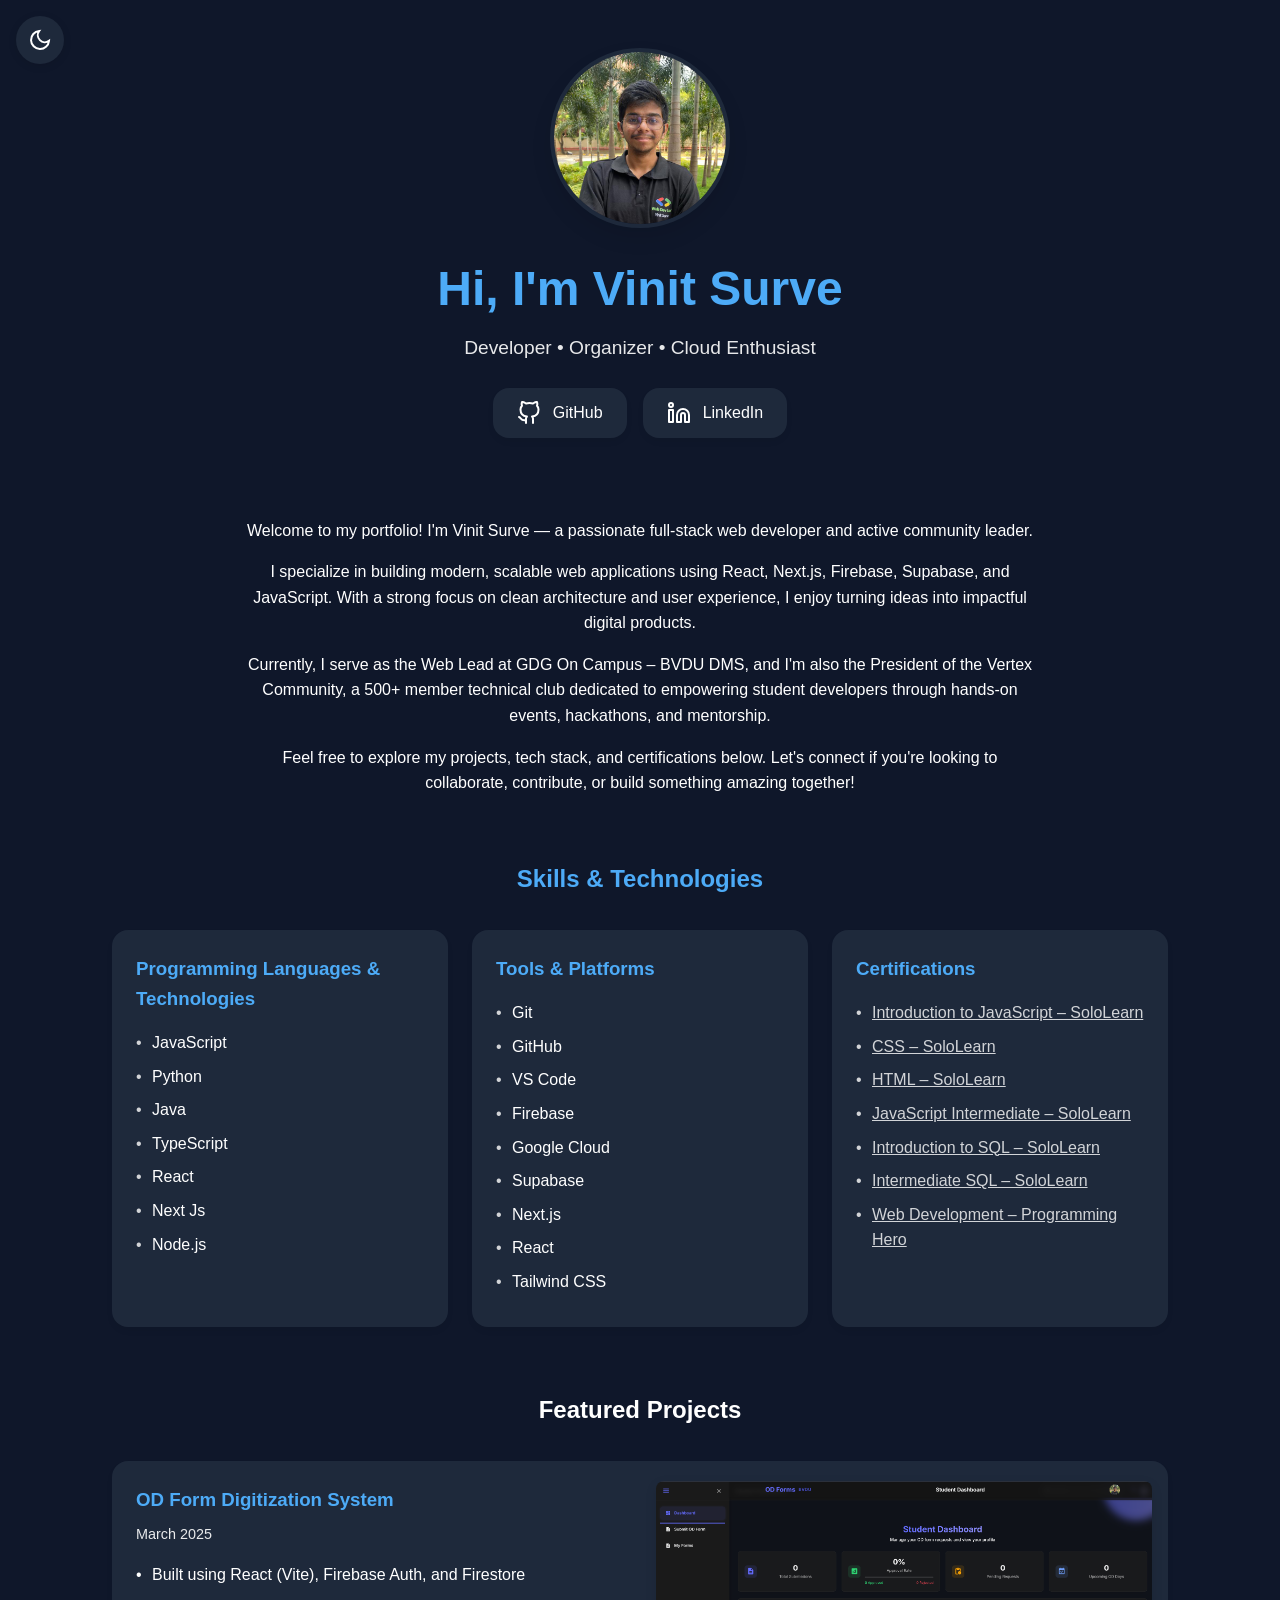
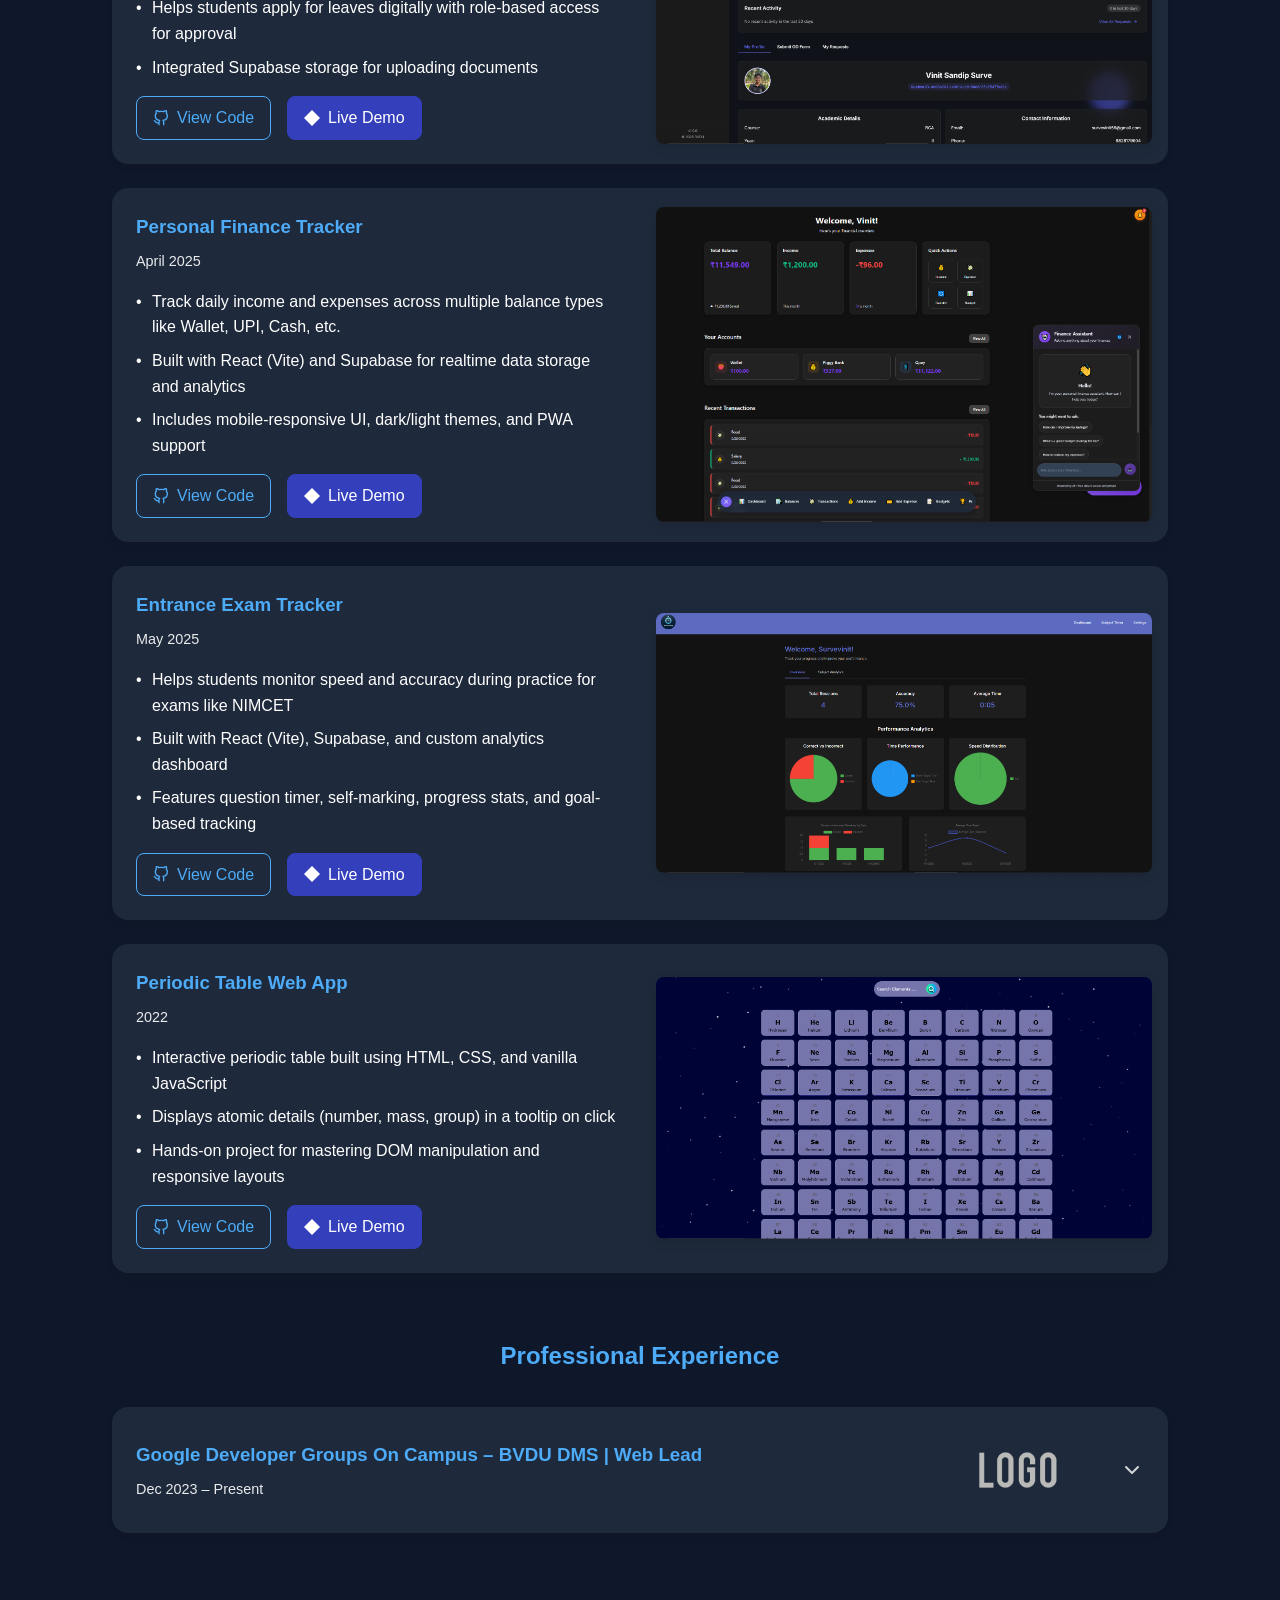
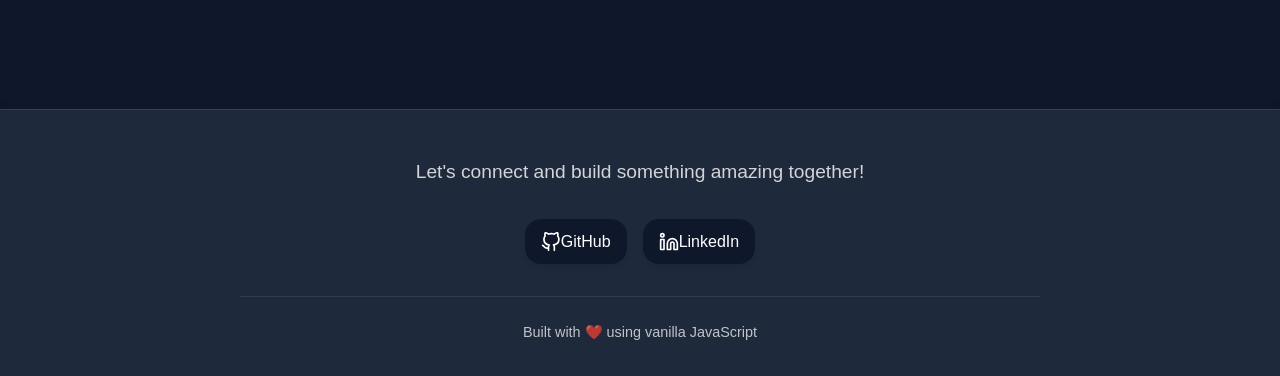
==== commit f3f69845: "Added Projects" ====
--- a/index.html
+++ b/index.html
@@ -25,6 +25,7 @@
     <link rel="icon" href="data:image/svg+xml,<svg xmlns='http://www.w3.org/2000/svg' viewBox='0 0 24 24' fill='none' stroke='currentColor' stroke-width='2'><circle cx='12' cy='12' r='10'/><line x1='2' y1='12' x2='22' y2='12'/><path d='M12 2a15.3 15.3 0 0 1 4 10 15.3 15.3 0 0 1-4 10 15.3 15.3 0 0 1 4-10z'/></svg>">
     <link rel="preload" href="css/main.css" as="style">
     <link rel="stylesheet" href="css/main.css">
+    <link rel="stylesheet" href="css/theme-colors.css">
     <link rel="preconnect" href="https://avatars.githubusercontent.com">
     
     <script type="application/ld+json">
--- a/css/main.css
+++ b/css/main.css
@@ -11,3 +11,25 @@
 @import url('./footer.css');
 @import url('./animations.css');
 @import url('./responsive.css');
+
+/* Modify text colors in dark mode */
+:root[data-theme="dark"] {
+    --text-color: #ffffff;
+    --text-muted: rgba(255, 255, 255, 0.8); /* Lighter shade of white instead of grey */
+    --heading-color: #ffffff;
+}
+
+/* For specific text elements that might be using grey in dark mode */
+:root[data-theme="dark"] .project-content li,
+:root[data-theme="dark"] .project-content p,
+:root[data-theme="dark"] .experience-content li,
+:root[data-theme="dark"] .about p,
+:root[data-theme="dark"] .skill-category li {
+    color: #ffffff;
+}
+
+:root[data-theme="dark"] .date,
+:root[data-theme="dark"] .tagline,
+:root[data-theme="dark"] .footer-built-with {
+    color: rgba(255, 255, 255, 0.9); /* Slightly transparent white instead of grey */
+}
--- a/css/main.css
+++ b/css/main.css
@@ -11,3 +11,25 @@
 @import url('./footer.css');
 @import url('./animations.css');
 @import url('./responsive.css');
+
+/* Modify text colors in dark mode */
+:root[data-theme="dark"] {
+    --text-color: #ffffff;
+    --text-muted: rgba(255, 255, 255, 0.8); /* Lighter shade of white instead of grey */
+    --heading-color: #ffffff;
+}
+
+/* For specific text elements that might be using grey in dark mode */
+:root[data-theme="dark"] .project-content li,
+:root[data-theme="dark"] .project-content p,
+:root[data-theme="dark"] .experience-content li,
+:root[data-theme="dark"] .about p,
+:root[data-theme="dark"] .skill-category li {
+    color: #ffffff;
+}
+
+:root[data-theme="dark"] .date,
+:root[data-theme="dark"] .tagline,
+:root[data-theme="dark"] .footer-built-with {
+    color: rgba(255, 255, 255, 0.9); /* Slightly transparent white instead of grey */
+}
--- a/css/theme-colors.css
+++ b/css/theme-colors.css
@@ -0,0 +1,59 @@
+/* Theme-specific color styles */
+
+/* Light mode */
+:root {
+    --primary-color: #3498db; /* Blue for buttons and accents */
+    --heading-color: #3498db; /* Blue headings for light mode */
+    --primary-color-dark: #2980b9; /* Darker blue for hover effects */
+    --live-demo-color: #2980b9; /* Dark blue for live demo button */
+}
+
+/* Dark mode */
+:root[data-theme="dark"] {
+    --text-color: #ffffff;
+    --text-muted: rgba(255, 255, 255, 0.8); /* Lighter shade of white instead of grey */
+    --heading-color: #4dabf7; /* Lighter blue for dark mode headings */
+    --primary-color: #4dabf7; /* Lighter blue for dark mode primary elements */
+    --primary-color-dark: #3d8bd2; /* Slightly darker for hover effects */
+    --live-demo-color: #343fbb; /* Keep live demo button dark blue in both modes */
+}
+
+/* Specific heading styles */
+h1, h2, h3, h4, h5, h6 {
+    color: var(--heading-color);
+}
+
+/* Section headings */
+section h2 {
+    color: var(--heading-color);
+    font-weight: 700;
+}
+
+/* Project headings */
+.project-content h3, 
+.project-content-desktop h3,
+.project-header-content h3 {
+    color: var(--heading-color);
+}
+
+/* Skill category headings */
+.skill-category h3 {
+    color: var(--heading-color);
+}
+
+/* Experience headings */
+.experience-header-content h3 {
+    color: var(--heading-color);
+}
+
+/* Live demo button - always dark blue */
+.live-demo-btn {
+    background-color: var(--live-demo-color) !important;
+    border-color: var(--live-demo-color) !important;
+    color: white !important;
+}
+
+.live-demo-btn:hover {
+    background-color: var(--primary-color-dark) !important;
+    border-color: var(--primary-color-dark) !important;
+}
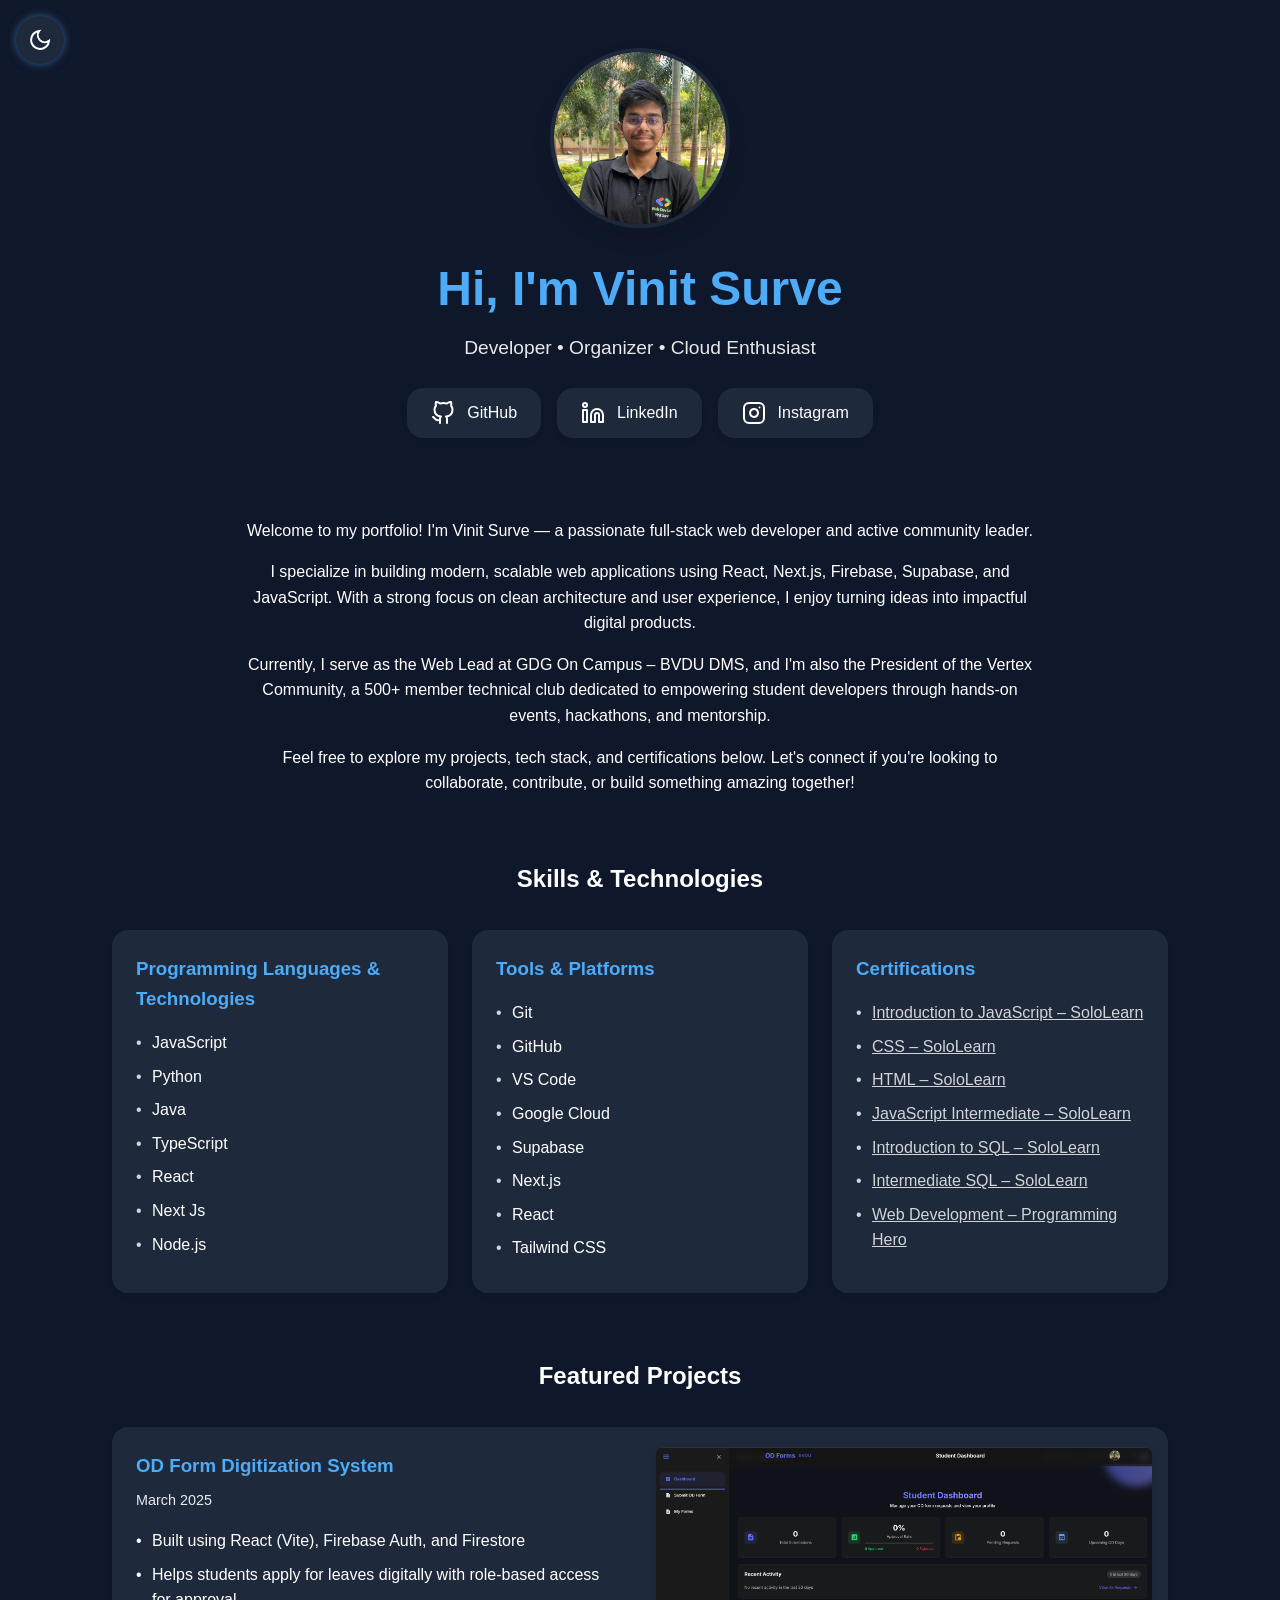
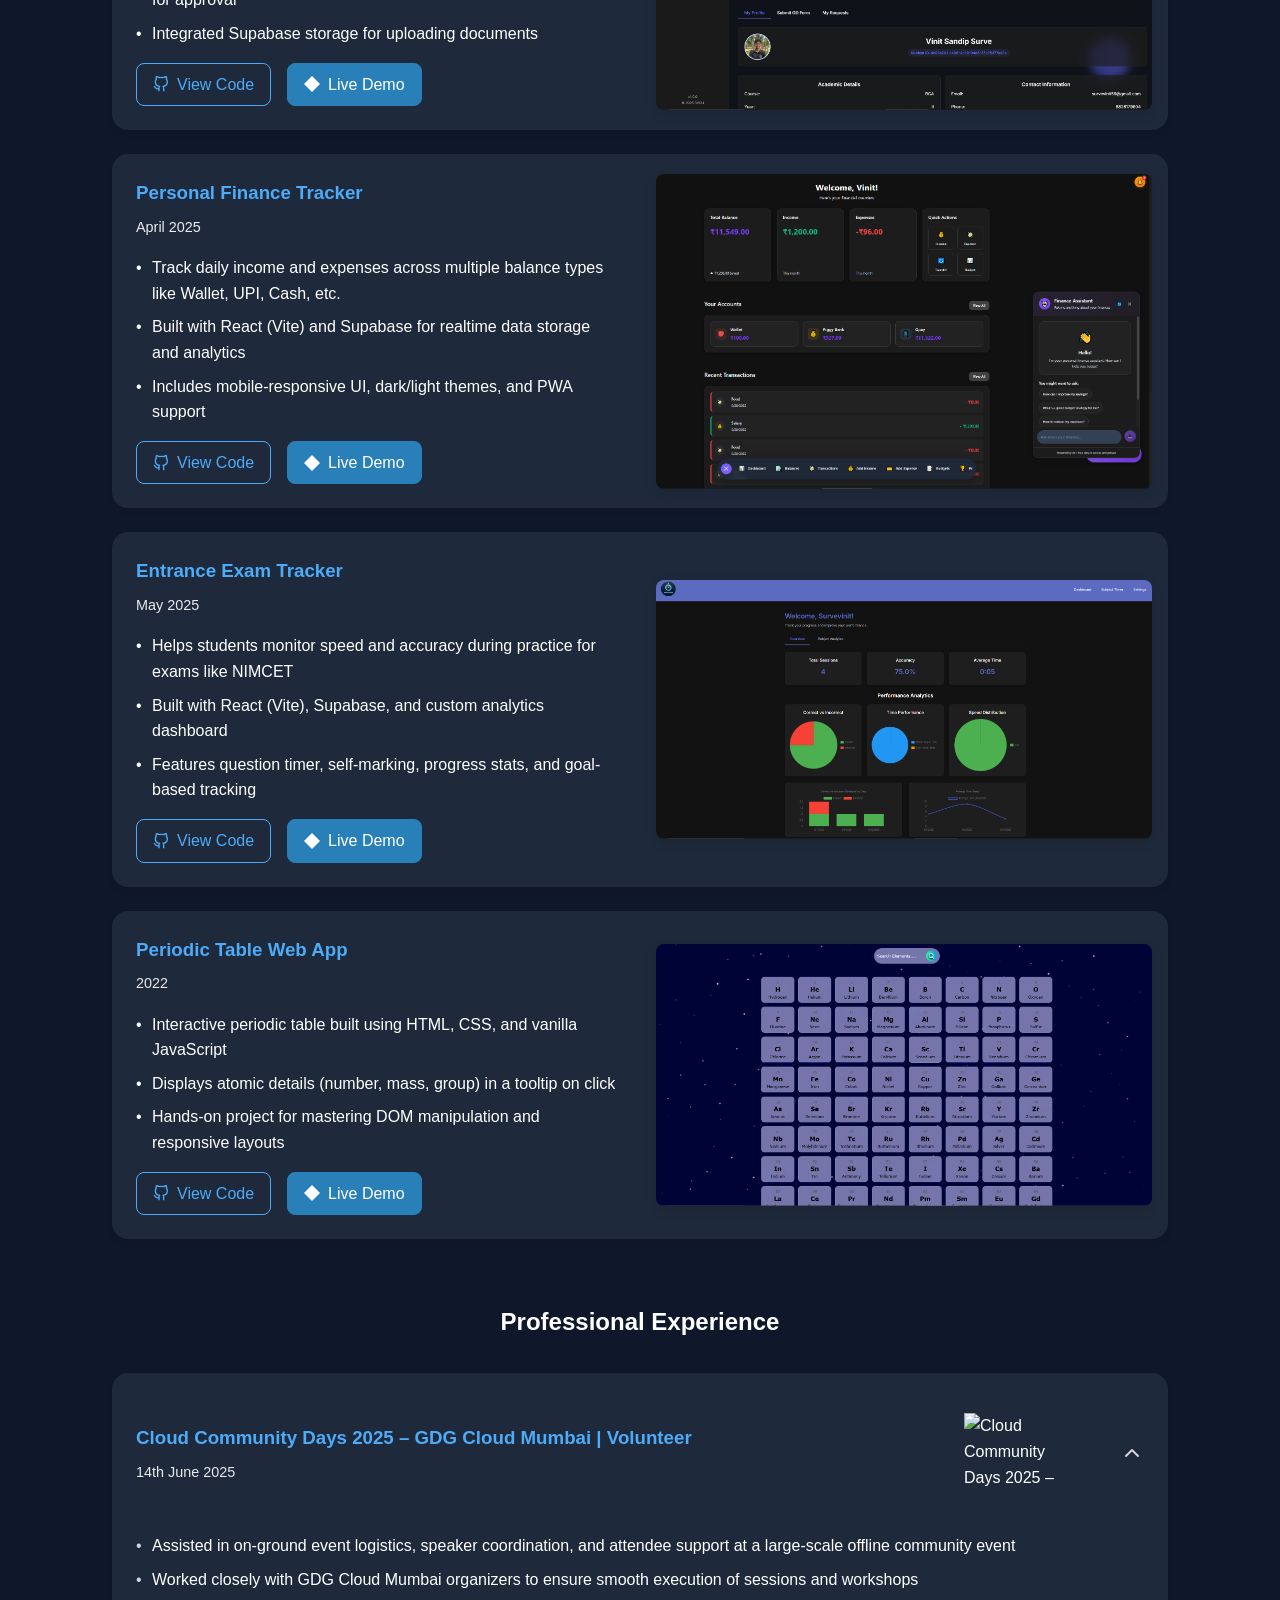
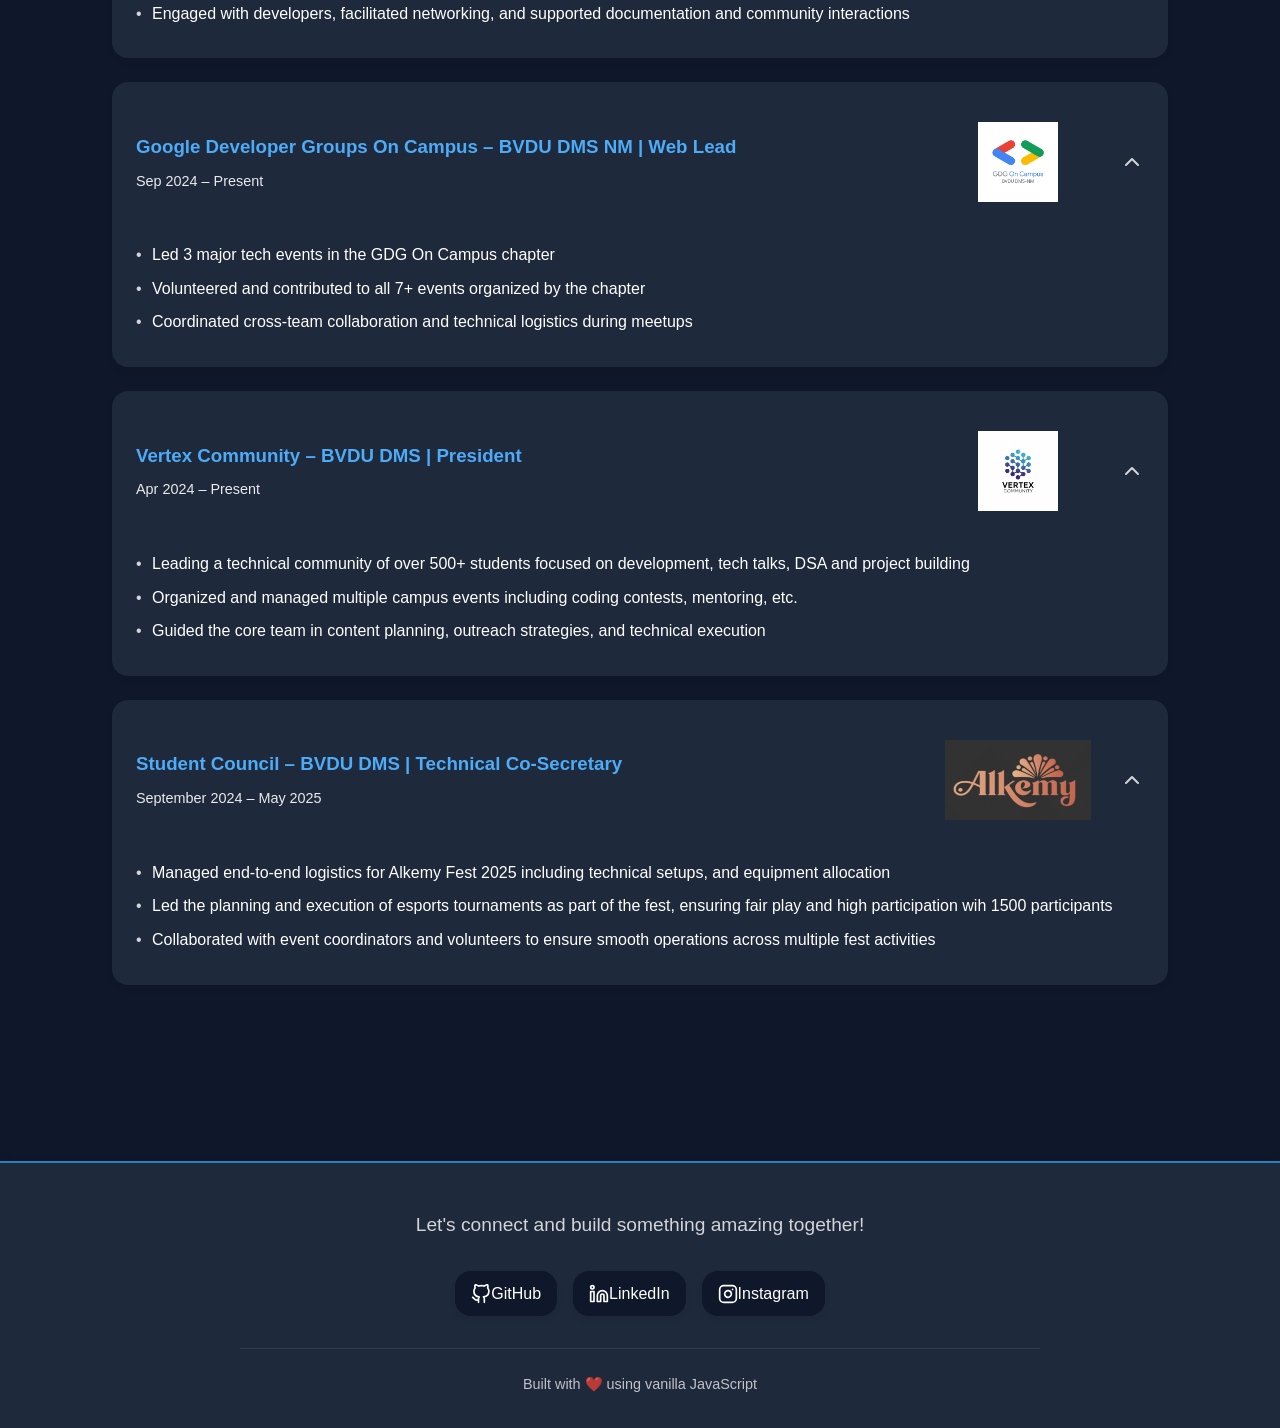
==== commit a5388db0: "Add files via upload" ====
--- a/index.html
+++ b/index.html
@@ -1,173 +1,173 @@
-<!DOCTYPE html>
-<html lang="en">
-<head>
-    <meta charset="UTF-8">
-    <meta name="viewport" content="width=device-width, initial-scale=1.0">
-    <meta name="description" content="">
-    <meta name="keywords" content="">
-    <meta name="author" content="">
-    
-    <!-- Open Graph / Facebook -->
-    <meta property="og:type" content="website">
-    <meta property="og:url" content="">
-    <meta property="og:title" content="">
-    <meta property="og:description" content="">
-    <meta property="og:image" content="">
-
-    <!-- Twitter -->
-    <meta property="twitter:card" content="">
-    <meta property="twitter:url" content="">
-    <meta property="twitter:title" content="">
-    <meta property="twitter:description" content="">
-    <meta property="twitter:image" content="">
-
-    <title></title>
-    <link rel="icon" href="data:image/svg+xml,<svg xmlns='http://www.w3.org/2000/svg' viewBox='0 0 24 24' fill='none' stroke='currentColor' stroke-width='2'><circle cx='12' cy='12' r='10'/><line x1='2' y1='12' x2='22' y2='12'/><path d='M12 2a15.3 15.3 0 0 1 4 10 15.3 15.3 0 0 1-4 10 15.3 15.3 0 0 1 4-10z'/></svg>">
-    <link rel="preload" href="css/main.css" as="style">
-    <link rel="stylesheet" href="css/main.css">
-    <link rel="stylesheet" href="css/theme-colors.css">
-    <link rel="preconnect" href="https://avatars.githubusercontent.com">
-    
-    <script type="application/ld+json">
-    {
-      "@context": "https://schema.org",
-      "@type": "Person",
-      "name": "",
-      "url": "",
-      "sameAs": [],
-      "jobTitle": "",
-      "worksFor": {
-        "@type": "Organization",
-        "name": ""
-      }
-    }
-    </script>
-</head>
-<body>
-    <!-- Loading Screen -->
-    <div id="loading-screen" role="progressbar" aria-label="Loading portfolio">
-        <div class="loading-spinner"></div>
-        <p class="loading-text">git init...</p>
-    </div>
-
-    <!-- Theme switcher -->
-    <button class="theme-switch" aria-label="Toggle dark/light theme">
-        <svg class="sun-icon" xmlns="http://www.w3.org/2000/svg" viewBox="0 0 24 24" fill="none" stroke="currentColor" stroke-width="2" aria-hidden="true">
-            <circle cx="12" cy="12" r="5"/><line x1="12" y1="1" x2="12" y2="3"/>
-            <line x1="12" y1="21" x2="12" y2="23"/><line x1="4.22" y1="4.22" x2="5.64" y2="5.64"/>
-            <line x1="18.36" y1="18.36" x2="19.78" y2="19.78"/><line x1="1" y1="12" x2="3" y2="12"/>
-            <line x1="21" y1="12" x2="23" y2="12"/><line x1="4.22" y1="19.78" x2="5.64" y2="18.36"/>
-            <line x1="18.36" y1="5.64" x2="19.78" y2="4.22"/>
-        </svg>
-        <svg class="moon-icon" xmlns="http://www.w3.org/2000/svg" viewBox="0 0 24 24" fill="none" stroke="currentColor" stroke-width="2" aria-hidden="true">
-            <path d="M21 12.79A9 9 0 1 1 11.21 3 7 7 0 0 0 21 12.79z"/>
-        </svg>
-    </button>
-
-    <div class="container content-hidden" id="main-content">
-        <header>
-            <img src="" alt="Profile picture" class="profile-img" loading="eager">
-            <h1></h1>
-            <p class="tagline"></p>
-            <div class="social-links" role="navigation" aria-label="Social links"></div>
-        </header>
-
-        <section class="about" aria-label="About me"></section>
-
-        <section class="skills" aria-label="Skills">
-            <h2></h2>
-            <div class="skills-grid"></div>
-        </section>
-        
-        <section class="projects" aria-label="Latest projects">
-            <h2></h2>
-        </section>
-
-        <section class="experience" aria-label="Professional experience">
-            <h2></h2>
-        </section>
-
-        <section class="projects-on-github" aria-label="GitHub projects">
-            <h2></h2>
-            <div id="projects" class="projects-grid">
-                <div class="loading" role="status">Loading projects...</div>
-            </div>
-        </section>
-    </div>
-    
-    <!-- Footer -->
-    <footer class="footer">
-        <div class="footer-content">
-            <div class="footer-tagline"></div>
-            <div class="footer-social"></div>
-            <div class="footer-bottom">
-                <div class="footer-built-with"></div>
-            </div>
-        </div>
-    </footer>
-    
-    <!-- Social Icons Templates -->
-    <template id="linkedin-icon">
-        <svg xmlns="http://www.w3.org/2000/svg" width="24" height="24" viewBox="0 0 24 24" fill="none" stroke="currentColor" stroke-width="2" stroke-linecap="round" stroke-linejoin="round" aria-hidden="true">
-            <path d="M16 8a6 6 0 0 1 6 6v7h-4v-7a2 2 0 0 0-2-2 2 2 0 0 0-2 2v7h-4v-7a6 6 0 0 1 6-6z"></path>
-            <rect x="2" y="9" width="4" height="12"></rect>
-            <circle cx="4" cy="4" r="2"></circle>
-        </svg>
-    </template>
-    <template id="github-icon">
-        <svg xmlns="http://www.w3.org/2000/svg" width="24" height="24" viewBox="0 0 24 24" fill="none" stroke="currentColor" stroke-width="2" stroke-linecap="round" stroke-linejoin="round" aria-hidden="true">
-            <path d="M9 19c-5 1.5-5-2.5-7-3m14 6v-3.87a3.37 3.37 0 0 0-.94-2.61c3.14-.35 6.44-1.54 6.44-7A5.44 5.44 0 0 0 20 4.77 5.07 5.07 0 0 0 19.91 1S18.73.65 16 2.48a13.38 13.38 0 0 0-7 0C6.27.65 5.09 1 5.09 1A5.07 5.07 0 0 0 5 4.77a5.44 5.44 0 0 0-1.5 3.78c0 5.42 3.3 6.61 6.44 7A3.37 3.37 0 0 0 9 18.13V22"></path>
-        </svg>
-    </template>
-    <template id="twitter-icon">
-        <svg xmlns="http://www.w3.org/2000/svg" width="24" height="24" viewBox="0 0 24 24" fill="none" stroke="currentColor" stroke-width="2" stroke-linecap="round" stroke-linejoin="round" aria-hidden="true">
-            <path d="M23 3a10.9 10.9 0 0 1-3.14 1.53 4.48 4.48 0 0 0-7.86 3v1A10.66 10.66 0 0 1 3 4s-4 9 5 13a11.64 11.64 0 0 1-7 2c9 5 20 0 20-11.5a4.5 4.5 0 0 0-.08-.83A7.72 7.72 0 0 0 23 3z"></path>
-        </svg>
-    </template>
-    <template id="instagram-icon">
-        <svg xmlns="http://www.w3.org/2000/svg" width="24" height="24" viewBox="0 0 24 24" fill="none" stroke="currentColor" stroke-width="2" stroke-linecap="round" stroke-linejoin="round" aria-hidden="true">
-            <rect x="2" y="2" width="20" height="20" rx="5" ry="5"></rect>
-            <path d="M16 11.37A4 4 0 1 1 12.63 8 4 4 0 0 1 16 11.37z"></path>
-            <line x1="17.5" y1="6.5" x2="17.51" y2="6.5"></line>
-        </svg>
-    </template>
-    <template id="youtube-icon">
-        <svg xmlns="http://www.w3.org/2000/svg" width="24" height="24" viewBox="0 0 24 24" fill="none" stroke="currentColor" stroke-width="2" stroke-linecap="round" stroke-linejoin="round" aria-hidden="true">
-            <path d="M22.54 6.42a2.78 2.78 0 0 0-1.94-2C18.88 4 12 4 12 4s-6.88 0-8.6.46a2.78 2.78 0 0 0-1.94 2A29 29 0 0 0 1 11.75a29 29 0 0 0 .46 5.33A2.78 2.78 0 0 0 3.4 19c1.72.46 8.6.46 8.6.46s6.88 0 8.6-.46a2.78 2.78 0 0 0 1.94-2 29 29 0 0 0 .46-5.25 29 29 0 0 0-.46-5.33z"></path>
-            <polygon points="9.75,15.02 15.5,11.75 9.75,8.48"></polygon>
-        </svg>
-    </template>
-    <template id="website-icon">
-        <svg xmlns="http://www.w3.org/2000/svg" width="24" height="24" viewBox="0 0 24 24" fill="none" stroke="currentColor" stroke-width="2" stroke-linecap="round" stroke-linejoin="round" aria-hidden="true">
-            <circle cx="12" cy="12" r="10"></circle>
-            <line x1="2" y1="12" x2="22" y2="12"></line>
-            <path d="M12 2a15.3 15.3 0 0 1 4 10 15.3 15.3 0 0 1-4 10 15.3 15.3 0 0 1 4-10z"></path>
-        </svg>
-    </template>
-    <template id="email-icon">
-        <svg xmlns="http://www.w3.org/2000/svg" width="24" height="24" viewBox="0 0 24 24" fill="none" stroke="currentColor" stroke-width="2" stroke-linecap="round" stroke-linejoin="round" aria-hidden="true">
-            <path d="M4 4h16c1.1 0 2 .9 2 2v12c0 1.1-.9 2-2 2H4c-1.1 0-2-.9-2-2V6c0-1.1.9-2 2-2z"></path>
-            <polyline points="22,6 12,13 2,6"></polyline>
-        </svg>
-    </template>
-    <template id="medium-icon">
-        <svg xmlns="http://www.w3.org/2000/svg" width="24" height="24" viewBox="0 0 24 24" fill="none" stroke="currentColor" stroke-width="2" stroke-linecap="round" stroke-linejoin="round" aria-hidden="true">
-            <path d="M12 12m-10 0a10 10 0 1 0 20 0a10 10 0 1 0 -20 0"></path>
-            <path d="M8 12l6 -6l6 6l-6 6z"></path>
-        </svg>
-    </template>
-    <template id="discord-icon">
-        <svg xmlns="http://www.w3.org/2000/svg" width="24" height="24" viewBox="0 0 24 24" fill="none" stroke="currentColor" stroke-width="2" stroke-linecap="round" stroke-linejoin="round" aria-hidden="true">
-            <path d="M8.5 6.5a6.5 6.5 0 1 1-3 12.28M8.5 6.5a6.5 6.5 0 0 1 3 12.28M8.5 6.5L12 13l3.5-6.5M12 13v8"></path>
-        </svg>
-    </template>
-    <template id="code-icon">
-        <svg xmlns="http://www.w3.org/2000/svg" width="24" height="24" viewBox="0 0 24 24" fill="none" stroke="currentColor" stroke-width="2" stroke-linecap="round" stroke-linejoin="round" aria-hidden="true">
-            <polyline points="16,18 22,12 16,6"></polyline>
-            <polyline points="8,6 2,12 8,18"></polyline>
-        </svg>
-    </template>
-    
-    <script type="module" src="js/main.js"></script>
-</body>
+<!DOCTYPE html>
+<html lang="en">
+<head>
+    <meta charset="UTF-8">
+    <meta name="viewport" content="width=device-width, initial-scale=1.0">
+    <meta name="description" content="">
+    <meta name="keywords" content="">
+    <meta name="author" content="">
+    
+    <!-- Open Graph / Facebook -->
+    <meta property="og:type" content="website">
+    <meta property="og:url" content="">
+    <meta property="og:title" content="">
+    <meta property="og:description" content="">
+    <meta property="og:image" content="">
+
+    <!-- Twitter -->
+    <meta property="twitter:card" content="">
+    <meta property="twitter:url" content="">
+    <meta property="twitter:title" content="">
+    <meta property="twitter:description" content="">
+    <meta property="twitter:image" content="">
+
+    <title></title>
+    <link rel="icon" href="data:image/svg+xml,<svg xmlns='http://www.w3.org/2000/svg' viewBox='0 0 24 24' fill='none' stroke='currentColor' stroke-width='2'><circle cx='12' cy='12' r='10'/><line x1='2' y1='12' x2='22' y2='12'/><path d='M12 2a15.3 15.3 0 0 1 4 10 15.3 15.3 0 0 1-4 10 15.3 15.3 0 0 1 4-10z'/></svg>">
+    <link rel="preload" href="css/main.css" as="style">
+    <link rel="stylesheet" href="css/main.css">
+    <link rel="stylesheet" href="css/theme-colors.css">
+    <link rel="preconnect" href="https://avatars.githubusercontent.com">
+    
+    <script type="application/ld+json">
+    {
+      "@context": "https://schema.org",
+      "@type": "Person",
+      "name": "",
+      "url": "",
+      "sameAs": [],
+      "jobTitle": "",
+      "worksFor": {
+        "@type": "Organization",
+        "name": ""
+      }
+    }
+    </script>
+</head>
+<body>
+    <!-- Loading Screen -->
+    <div id="loading-screen" role="progressbar" aria-label="Loading portfolio">
+        <div class="loading-spinner"></div>
+        <p class="loading-text">git init...</p>
+    </div>
+
+    <!-- Theme switcher -->
+    <button class="theme-switch" aria-label="Toggle dark/light theme">
+        <svg class="sun-icon" xmlns="http://www.w3.org/2000/svg" viewBox="0 0 24 24" fill="none" stroke="currentColor" stroke-width="2" aria-hidden="true">
+            <circle cx="12" cy="12" r="5"/><line x1="12" y1="1" x2="12" y2="3"/>
+            <line x1="12" y1="21" x2="12" y2="23"/><line x1="4.22" y1="4.22" x2="5.64" y2="5.64"/>
+            <line x1="18.36" y1="18.36" x2="19.78" y2="19.78"/><line x1="1" y1="12" x2="3" y2="12"/>
+            <line x1="21" y1="12" x2="23" y2="12"/><line x1="4.22" y1="19.78" x2="5.64" y2="18.36"/>
+            <line x1="18.36" y1="5.64" x2="19.78" y2="4.22"/>
+        </svg>
+        <svg class="moon-icon" xmlns="http://www.w3.org/2000/svg" viewBox="0 0 24 24" fill="none" stroke="currentColor" stroke-width="2" aria-hidden="true">
+            <path d="M21 12.79A9 9 0 1 1 11.21 3 7 7 0 0 0 21 12.79z"/>
+        </svg>
+    </button>
+
+    <div class="container content-hidden" id="main-content">
+        <header>
+            <img src="" alt="Profile picture" class="profile-img" loading="eager">
+            <h1></h1>
+            <p class="tagline"></p>
+            <div class="social-links" role="navigation" aria-label="Social links"></div>
+        </header>
+
+        <section class="about" aria-label="About me"></section>
+
+        <section class="skills" aria-label="Skills">
+            <h2></h2>
+            <div class="skills-grid"></div>
+        </section>
+        
+        <section class="projects" aria-label="Latest projects">
+            <h2></h2>
+        </section>
+
+        <section class="experience" aria-label="Professional experience">
+            <h2></h2>
+        </section>
+
+        <section class="projects-on-github" aria-label="GitHub projects">
+            <h2></h2>
+            <div id="projects" class="projects-grid">
+                <div class="loading" role="status">Loading projects...</div>
+            </div>
+        </section>
+    </div>
+    
+    <!-- Footer -->
+    <footer class="footer">
+        <div class="footer-content">
+            <div class="footer-tagline"></div>
+            <div class="footer-social"></div>
+            <div class="footer-bottom">
+                <div class="footer-built-with"></div>
+            </div>
+        </div>
+    </footer>
+    
+    <!-- Social Icons Templates -->
+    <template id="linkedin-icon">
+        <svg xmlns="http://www.w3.org/2000/svg" width="24" height="24" viewBox="0 0 24 24" fill="none" stroke="currentColor" stroke-width="2" stroke-linecap="round" stroke-linejoin="round" aria-hidden="true">
+            <path d="M16 8a6 6 0 0 1 6 6v7h-4v-7a2 2 0 0 0-2-2 2 2 0 0 0-2 2v7h-4v-7a6 6 0 0 1 6-6z"></path>
+            <rect x="2" y="9" width="4" height="12"></rect>
+            <circle cx="4" cy="4" r="2"></circle>
+        </svg>
+    </template>
+    <template id="github-icon">
+        <svg xmlns="http://www.w3.org/2000/svg" width="24" height="24" viewBox="0 0 24 24" fill="none" stroke="currentColor" stroke-width="2" stroke-linecap="round" stroke-linejoin="round" aria-hidden="true">
+            <path d="M9 19c-5 1.5-5-2.5-7-3m14 6v-3.87a3.37 3.37 0 0 0-.94-2.61c3.14-.35 6.44-1.54 6.44-7A5.44 5.44 0 0 0 20 4.77 5.07 5.07 0 0 0 19.91 1S18.73.65 16 2.48a13.38 13.38 0 0 0-7 0C6.27.65 5.09 1 5.09 1A5.07 5.07 0 0 0 5 4.77a5.44 5.44 0 0 0-1.5 3.78c0 5.42 3.3 6.61 6.44 7A3.37 3.37 0 0 0 9 18.13V22"></path>
+        </svg>
+    </template>
+    <template id="twitter-icon">
+        <svg xmlns="http://www.w3.org/2000/svg" width="24" height="24" viewBox="0 0 24 24" fill="none" stroke="currentColor" stroke-width="2" stroke-linecap="round" stroke-linejoin="round" aria-hidden="true">
+            <path d="M23 3a10.9 10.9 0 0 1-3.14 1.53 4.48 4.48 0 0 0-7.86 3v1A10.66 10.66 0 0 1 3 4s-4 9 5 13a11.64 11.64 0 0 1-7 2c9 5 20 0 20-11.5a4.5 4.5 0 0 0-.08-.83A7.72 7.72 0 0 0 23 3z"></path>
+        </svg>
+    </template>
+    <template id="instagram-icon">
+        <svg xmlns="http://www.w3.org/2000/svg" width="24" height="24" viewBox="0 0 24 24" fill="none" stroke="currentColor" stroke-width="2" stroke-linecap="round" stroke-linejoin="round" aria-hidden="true">
+            <rect x="2" y="2" width="20" height="20" rx="5" ry="5"></rect>
+            <path d="M16 11.37A4 4 0 1 1 12.63 8 4 4 0 0 1 16 11.37z"></path>
+            <line x1="17.5" y1="6.5" x2="17.51" y2="6.5"></line>
+        </svg>
+    </template>
+    <template id="youtube-icon">
+        <svg xmlns="http://www.w3.org/2000/svg" width="24" height="24" viewBox="0 0 24 24" fill="none" stroke="currentColor" stroke-width="2" stroke-linecap="round" stroke-linejoin="round" aria-hidden="true">
+            <path d="M22.54 6.42a2.78 2.78 0 0 0-1.94-2C18.88 4 12 4 12 4s-6.88 0-8.6.46a2.78 2.78 0 0 0-1.94 2A29 29 0 0 0 1 11.75a29 29 0 0 0 .46 5.33A2.78 2.78 0 0 0 3.4 19c1.72.46 8.6.46 8.6.46s6.88 0 8.6-.46a2.78 2.78 0 0 0 1.94-2 29 29 0 0 0 .46-5.25 29 29 0 0 0-.46-5.33z"></path>
+            <polygon points="9.75,15.02 15.5,11.75 9.75,8.48"></polygon>
+        </svg>
+    </template>
+    <template id="website-icon">
+        <svg xmlns="http://www.w3.org/2000/svg" width="24" height="24" viewBox="0 0 24 24" fill="none" stroke="currentColor" stroke-width="2" stroke-linecap="round" stroke-linejoin="round" aria-hidden="true">
+            <circle cx="12" cy="12" r="10"></circle>
+            <line x1="2" y1="12" x2="22" y2="12"></line>
+            <path d="M12 2a15.3 15.3 0 0 1 4 10 15.3 15.3 0 0 1-4 10 15.3 15.3 0 0 1 4-10z"></path>
+        </svg>
+    </template>
+    <template id="email-icon">
+        <svg xmlns="http://www.w3.org/2000/svg" width="24" height="24" viewBox="0 0 24 24" fill="none" stroke="currentColor" stroke-width="2" stroke-linecap="round" stroke-linejoin="round" aria-hidden="true">
+            <path d="M4 4h16c1.1 0 2 .9 2 2v12c0 1.1-.9 2-2 2H4c-1.1 0-2-.9-2-2V6c0-1.1.9-2 2-2z"></path>
+            <polyline points="22,6 12,13 2,6"></polyline>
+        </svg>
+    </template>
+    <template id="medium-icon">
+        <svg xmlns="http://www.w3.org/2000/svg" width="24" height="24" viewBox="0 0 24 24" fill="none" stroke="currentColor" stroke-width="2" stroke-linecap="round" stroke-linejoin="round" aria-hidden="true">
+            <path d="M12 12m-10 0a10 10 0 1 0 20 0a10 10 0 1 0 -20 0"></path>
+            <path d="M8 12l6 -6l6 6l-6 6z"></path>
+        </svg>
+    </template>
+    <template id="discord-icon">
+        <svg xmlns="http://www.w3.org/2000/svg" width="24" height="24" viewBox="0 0 24 24" fill="none" stroke="currentColor" stroke-width="2" stroke-linecap="round" stroke-linejoin="round" aria-hidden="true">
+            <path d="M8.5 6.5a6.5 6.5 0 1 1-3 12.28M8.5 6.5a6.5 6.5 0 0 1 3 12.28M8.5 6.5L12 13l3.5-6.5M12 13v8"></path>
+        </svg>
+    </template>
+    <template id="code-icon">
+        <svg xmlns="http://www.w3.org/2000/svg" width="24" height="24" viewBox="0 0 24 24" fill="none" stroke="currentColor" stroke-width="2" stroke-linecap="round" stroke-linejoin="round" aria-hidden="true">
+            <polyline points="16,18 22,12 16,6"></polyline>
+            <polyline points="8,6 2,12 8,18"></polyline>
+        </svg>
+    </template>
+    
+    <script type="module" src="js/main.js"></script>
+</body>
 </html>
--- a/css/theme-colors.css
+++ b/css/theme-colors.css
@@ -6,6 +6,8 @@
     --heading-color: #3498db; /* Blue headings for light mode */
     --primary-color-dark: #2980b9; /* Darker blue for hover effects */
     --live-demo-color: #2980b9; /* Dark blue for live demo button */
+    --link-color: #3498db; /* Blue for links */
+    --section-heading-color: #333333; /* White section headings in light mode */
 }
 
 /* Dark mode */
@@ -14,8 +16,10 @@
     --text-muted: rgba(255, 255, 255, 0.8); /* Lighter shade of white instead of grey */
     --heading-color: #4dabf7; /* Lighter blue for dark mode headings */
     --primary-color: #4dabf7; /* Lighter blue for dark mode primary elements */
-    --primary-color-dark: #3d8bd2; /* Slightly darker for hover effects */
-    --live-demo-color: #343fbb; /* Keep live demo button dark blue in both modes */
+    --primary-color-dark: #2980b9; /* Darker blue for hover effects in dark mode */
+    --live-demo-color: #2980b9; /* Keep live demo button dark blue in both modes */
+    --link-color: #4dabf7; /* Lighter blue for links in dark mode */
+    --section-heading-color: #ffffff; /* White section headings in dark mode */
 }
 
 /* Specific heading styles */
@@ -23,9 +27,21 @@
     color: var(--heading-color);
 }
 
-/* Section headings */
-section h2 {
-    color: var(--heading-color);
+/* Section headings - explicitly target all section h2 elements */
+section h2,
+.projects h2,
+.skills h2,
+.experience h2,
+.projects-on-github h2 {
+    color: var(--heading-color) !important;
+    font-weight: 700;
+}
+
+/* Override specific section headings to be white */
+.skills > h2,
+.projects > h2,
+.experience > h2 {
+    color: var(--section-heading-color) !important;
     font-weight: 700;
 }
 
@@ -46,6 +62,16 @@
     color: var(--heading-color);
 }
 
+/* Links styling */
+a {
+    color: var(--link-color);
+    transition: color 0.2s ease;
+}
+
+a:hover {
+    color: var(--primary-color-dark);
+}
+
 /* Live demo button - always dark blue */
 .live-demo-btn {
     background-color: var(--live-demo-color) !important;
@@ -54,6 +80,21 @@
 }
 
 .live-demo-btn:hover {
-    background-color: var(--primary-color-dark) !important;
-    border-color: var(--primary-color-dark) !important;
+    background-color: #1a5f88 !important; /* Even darker blue on hover */
+    border-color: #1a5f88 !important;
 }
+
+/* Theme switch button - add blue glow in dark mode */
+:root[data-theme="dark"] .theme-switch {
+    box-shadow: 0 0 8px rgba(77, 171, 247, 0.5);
+}
+
+/* Footer styling */
+.footer {
+    border-top: 2px solid var(--primary-color-dark);
+}
+
+/* Add blue accent to selected text */
+::selection {
+    background-color: rgba(77, 171, 247, 0.3);
+}
